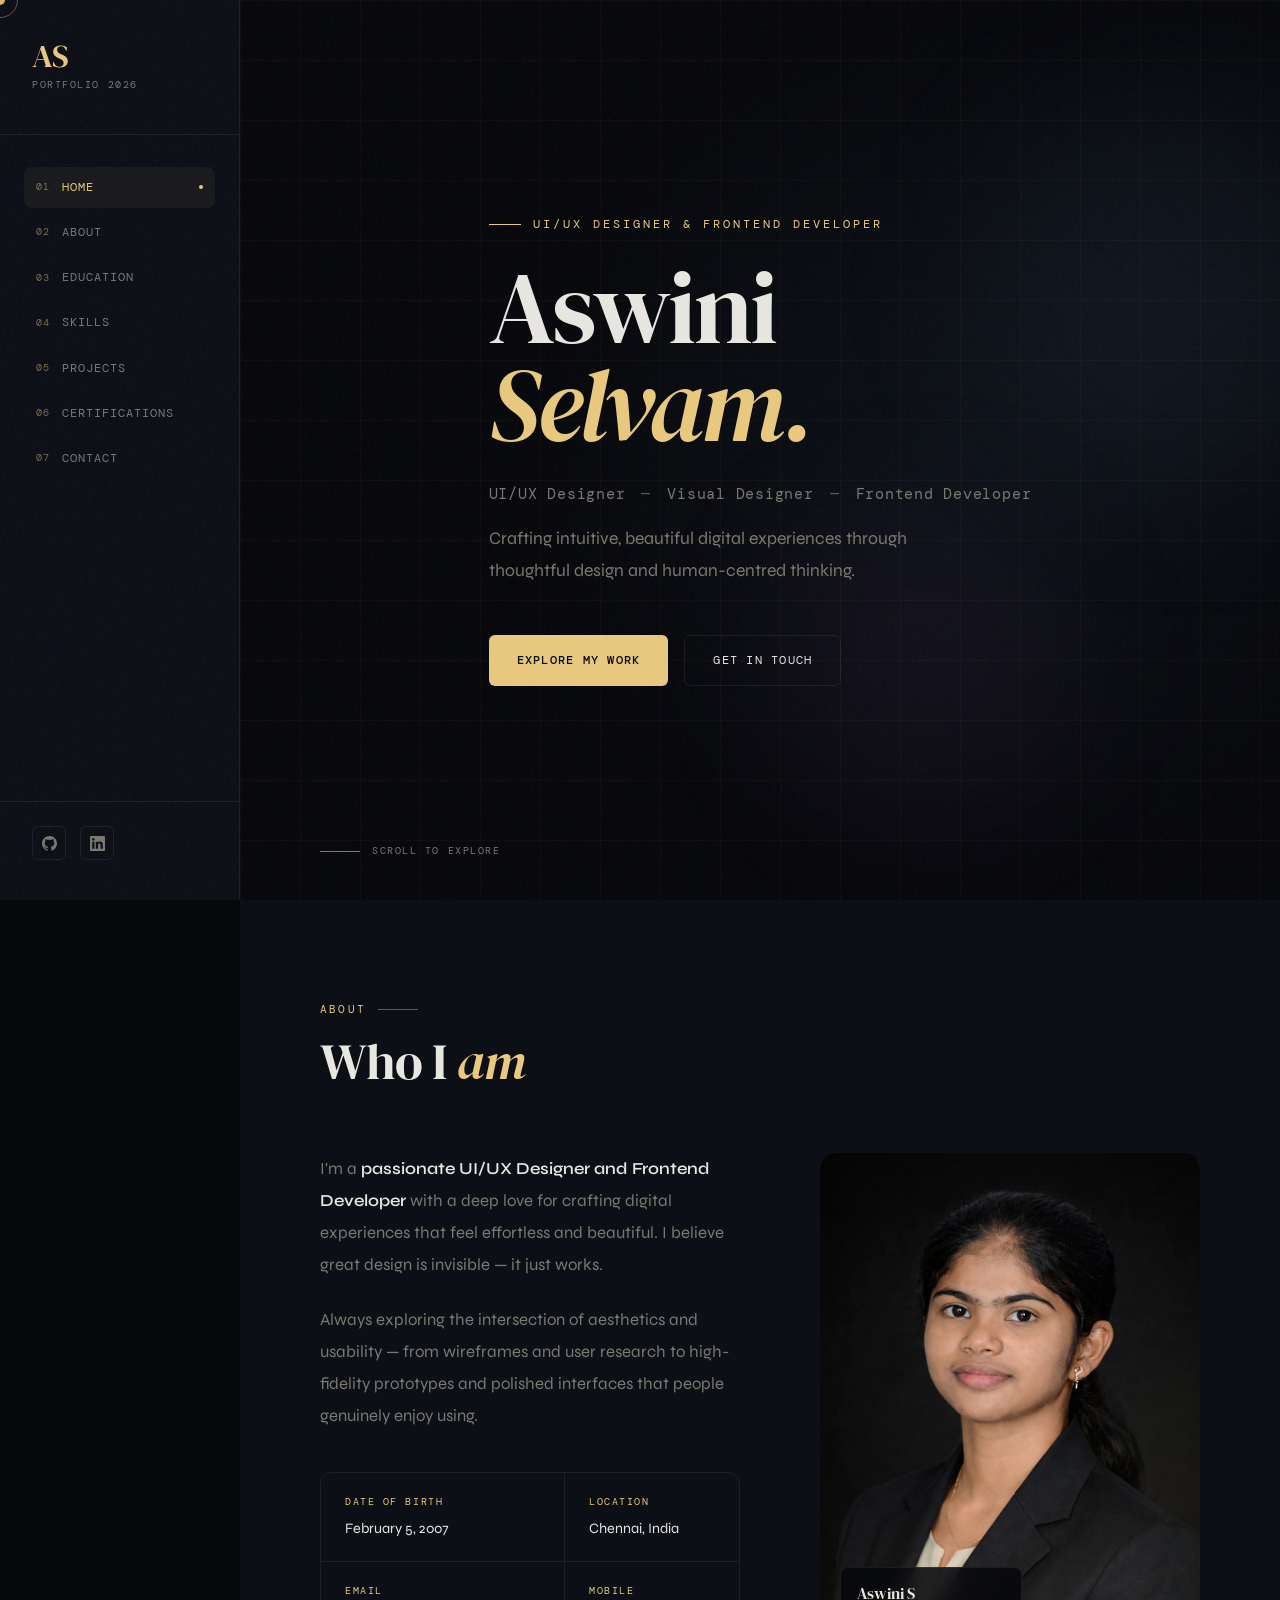
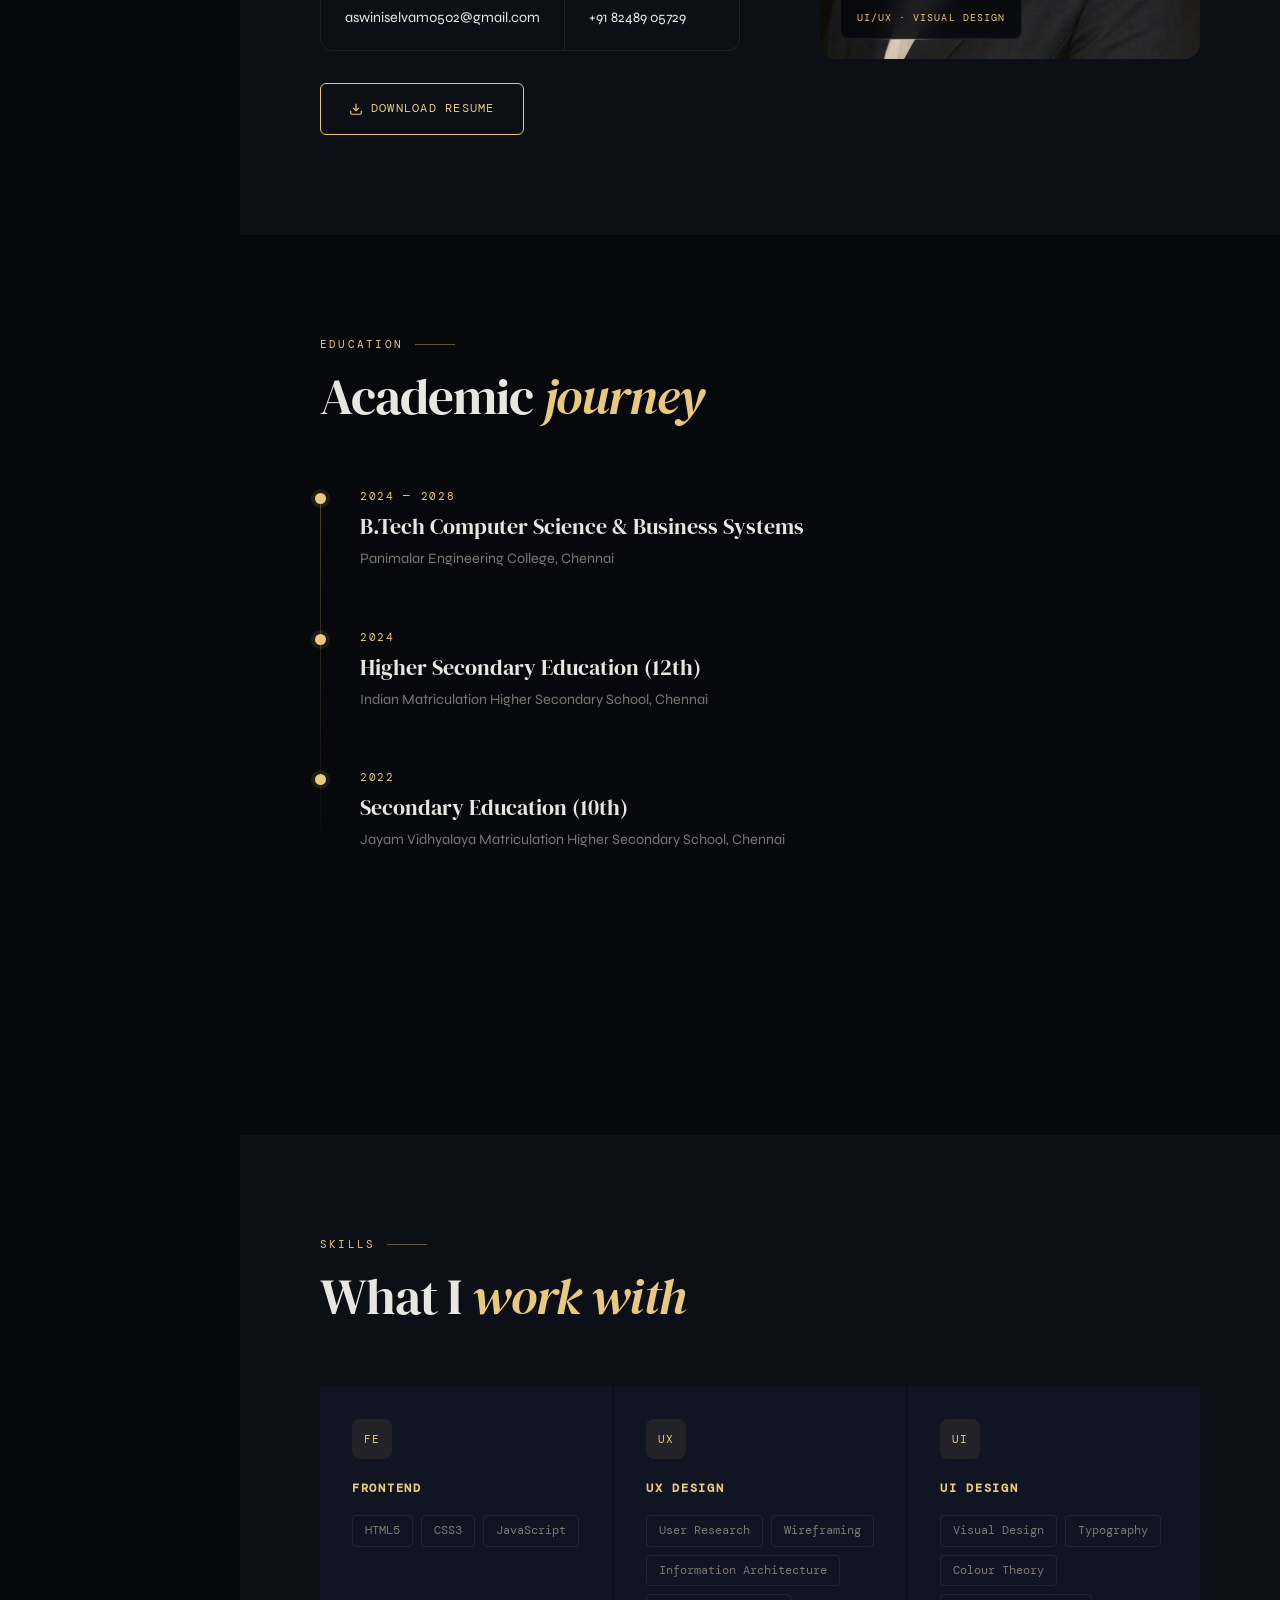
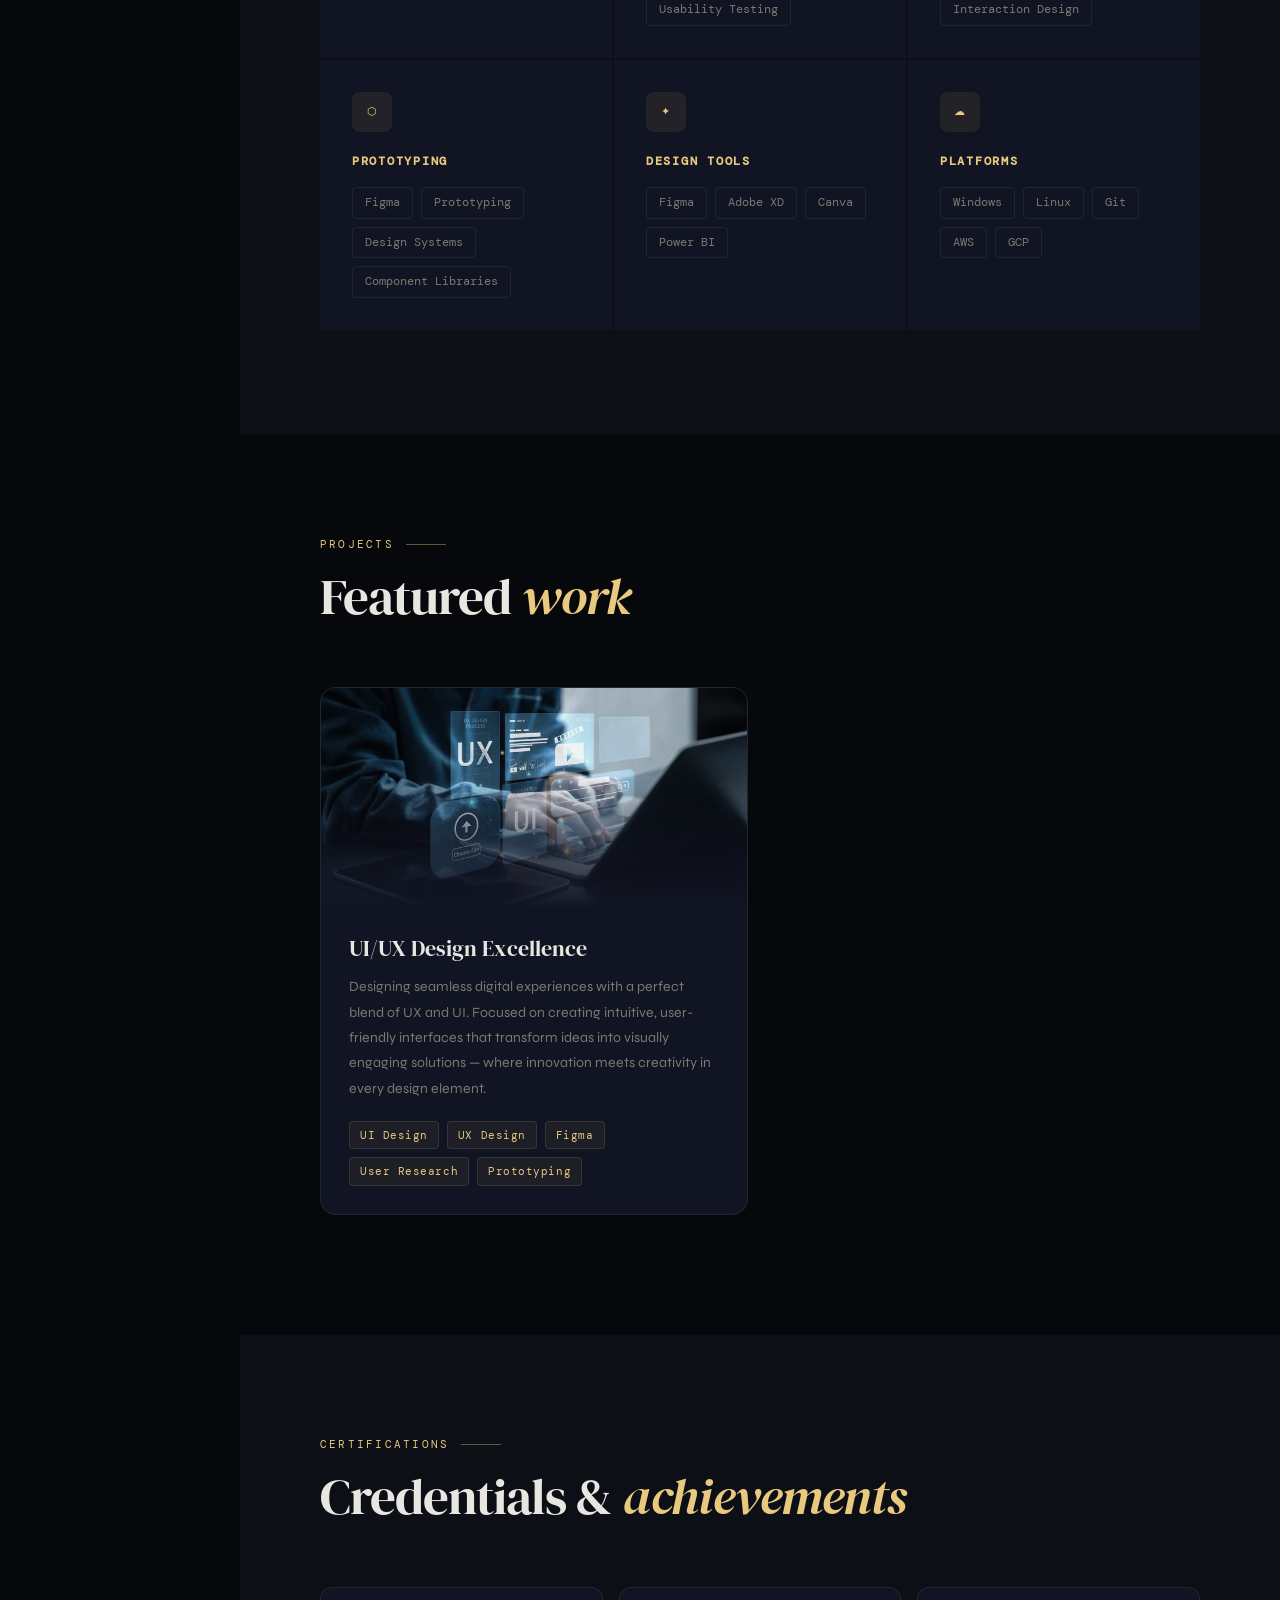
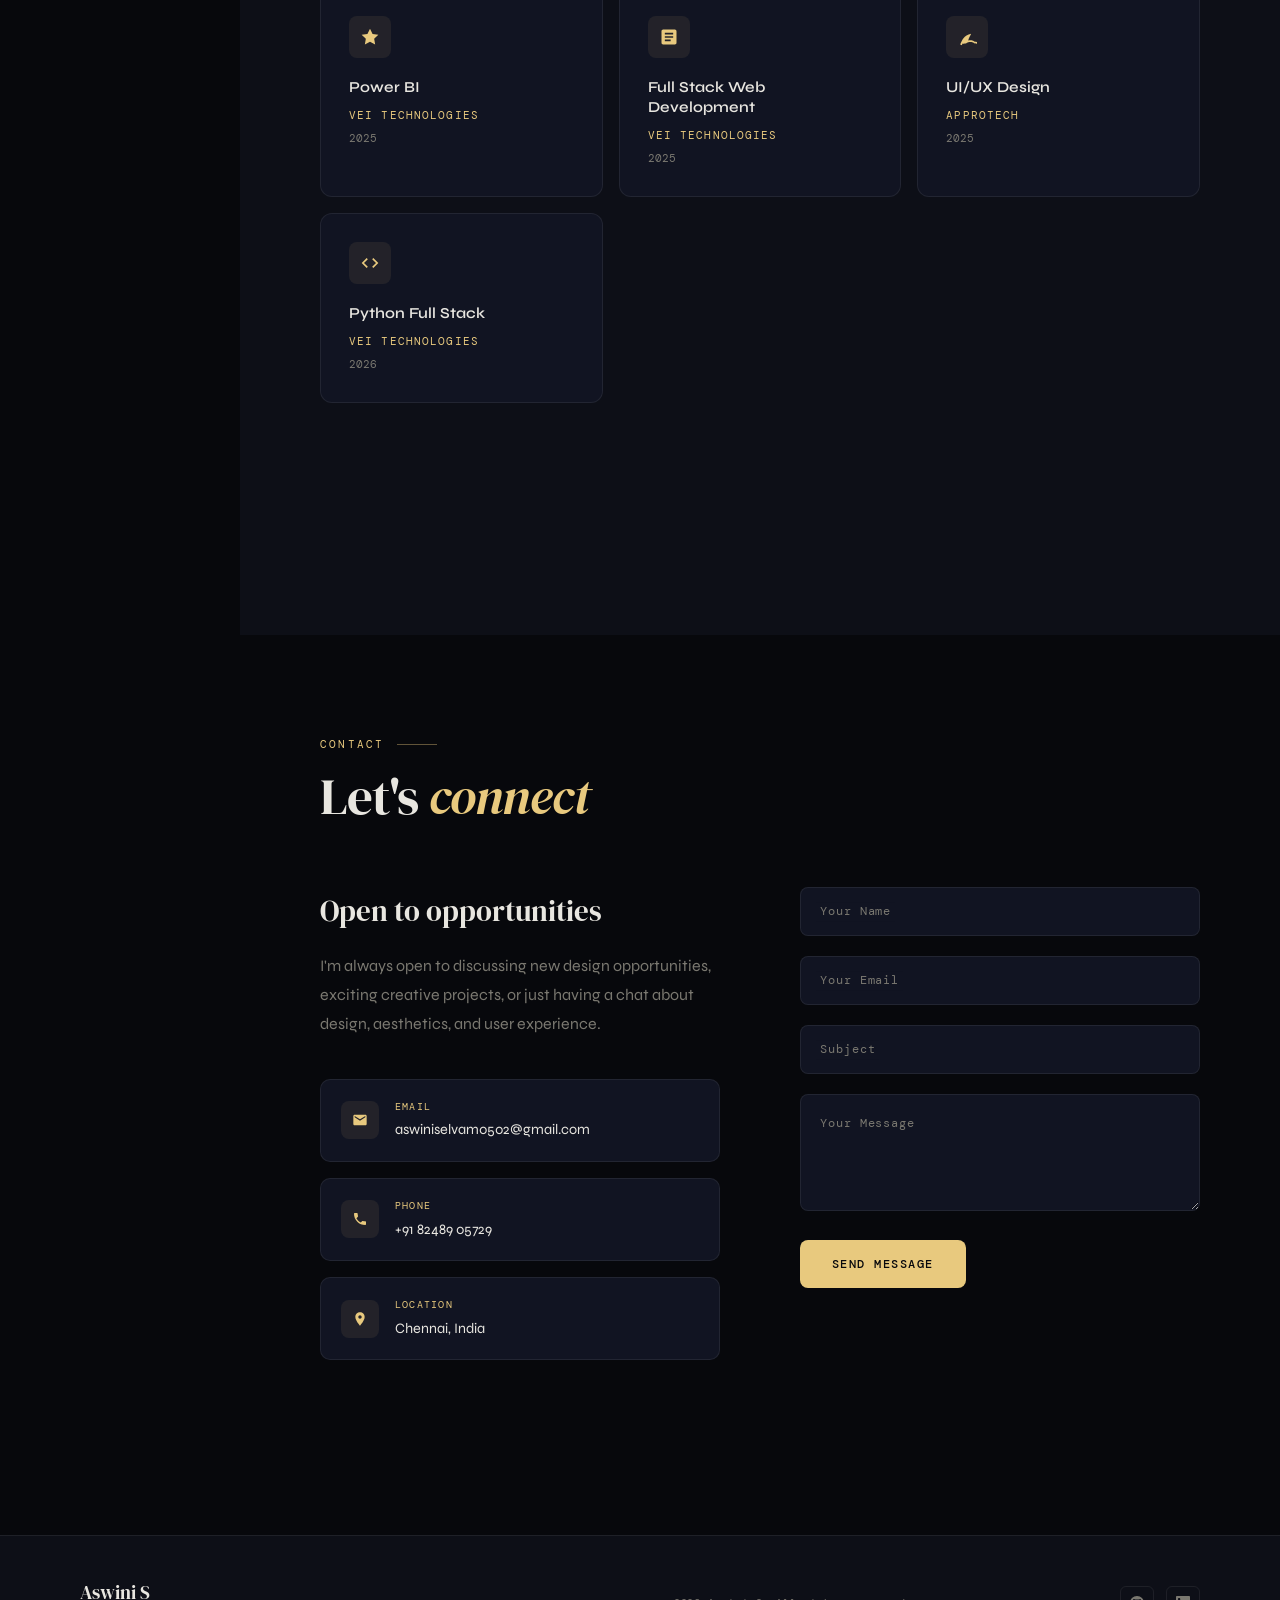
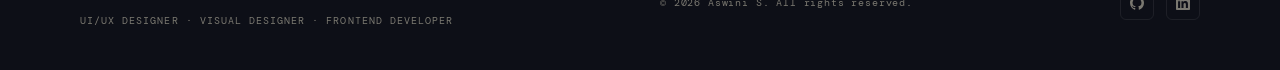
==== index.html @ 1c45fd1a "first commit" ====
<!DOCTYPE html>
<html lang="en">

<head>
  <meta charset="UTF-8">
  <meta name="viewport" content="width=device-width, initial-scale=1.0">

  <title>Aswini S – UI/UX Designer & Frontend Developer | Chennai</title>
  <meta name="description" content="Aswini S is a UI/UX Designer and Frontend Developer from Chennai, India, specializing in user research, intuitive interfaces, and visually engaging digital experiences.">
  <meta name="author" content="Aswini S">
  <meta name="robots" content="index, follow">
  <link rel="canonical" href="https://aswinis.dev">

  <meta property="og:title" content="Aswini S – UI/UX Designer & Frontend Developer">
  <meta property="og:description" content="Portfolio of Aswini S showcasing UI/UX design work, user research, prototypes, and visually engaging digital experiences.">
  <meta property="og:type" content="website">
  <meta property="og:url" content="https://aswinis.dev">
  <meta property="og:image" content="Aswini.jpg">

  <meta name="twitter:card" content="summary_large_image">
  <meta name="twitter:title" content="Aswini S – UI/UX Designer & Frontend Developer">
  <meta name="twitter:description" content="Explore the portfolio of Aswini S, a UI/UX Designer and Frontend Developer from Chennai, India.">
  <meta name="twitter:image" content="Aswini.jpg">

  <script type="application/ld+json">
  {
    "@context": "https://schema.org",
    "@type": "Person",
    "name": "Aswini S",
    "jobTitle": "UI/UX Designer & Frontend Developer",
    "url": "https://aswinis.dev",
    "image": "Aswini.jpg",
    "sameAs": [
      "https://github.com/aswiniselvam0502",
      "https://www.linkedin.com/in/aswini-selvam-9b54b5326"
    ]
  }
  </script>

  <link rel="preconnect" href="https://fonts.googleapis.com">
  <link rel="preconnect" href="https://fonts.gstatic.com" crossorigin>
  <link href="https://fonts.googleapis.com/css2?family=DM+Serif+Display:ital@0;1&family=Syne:wght@400;500;600;700;800&family=DM+Mono:wght@300;400;500&display=swap" rel="stylesheet">

  <style>
    /* ─── CSS Variables ─────────────────────────────────────────── */
    :root {
      --bg:        #07080c;
      --bg2:       #0d0f17;
      --surface:   #111422;
      --border:    rgba(255,255,255,0.07);
      --accent:    #e8c97e;
      --accent2:   #7eb8e8;
      --accent3:   #c97ee8;
      --text:      #e8e6e0;
      --muted:     #7a7870;
      --font-head: 'DM Serif Display', serif;
      --font-body: 'Syne', sans-serif;
      --font-mono: 'DM Mono', monospace;
      --nav-w:     240px;
      --ease:      cubic-bezier(0.16, 1, 0.3, 1);
    }

    /* ─── Reset ─────────────────────────────────────────────────── */
    *, *::before, *::after { box-sizing: border-box; margin: 0; padding: 0; }
    html { scroll-behavior: smooth; }
    body {
      background: var(--bg);
      color: var(--text);
      font-family: var(--font-body);
      font-size: 16px;
      line-height: 1.7;
      overflow-x: hidden;
    }
    a { color: inherit; text-decoration: none; }
    img { display: block; max-width: 100%; }

    /* ─── Grain Overlay ──────────────────────────────────────────── */
    body::before {
      content: '';
      position: fixed;
      inset: 0;
      background-image: url("data:image/svg+xml,%3Csvg viewBox='0 0 256 256' xmlns='http://www.w3.org/2000/svg'%3E%3Cfilter id='n'%3E%3CfeTurbulence type='fractalNoise' baseFrequency='0.9' numOctaves='4' stitchTiles='stitch'/%3E%3C/filter%3E%3Crect width='100%25' height='100%25' filter='url(%23n)' opacity='1'/%3E%3C/svg%3E");
      opacity: 0.025;
      pointer-events: none;
      z-index: 9999;
    }

    /* ─── Custom Cursor ──────────────────────────────────────────── */
    .cursor {
      width: 10px; height: 10px;
      background: var(--accent);
      border-radius: 50%;
      position: fixed;
      pointer-events: none;
      z-index: 10000;
      transform: translate(-50%, -50%);
      transition: transform 0.1s, width 0.3s var(--ease), height 0.3s var(--ease), background 0.3s;
      mix-blend-mode: difference;
    }
    .cursor-ring {
      width: 36px; height: 36px;
      border: 1px solid rgba(232,201,126,0.4);
      border-radius: 50%;
      position: fixed;
      pointer-events: none;
      z-index: 9999;
      transform: translate(-50%, -50%);
      transition: transform 0.18s var(--ease), width 0.4s var(--ease), height 0.4s var(--ease);
    }

    /* ─── Side Navigation ────────────────────────────────────────── */
    .main-nav {
      position: fixed;
      left: 0; top: 0;
      width: var(--nav-w);
      height: 100vh;
      background: var(--bg2);
      border-right: 1px solid var(--border);
      display: flex;
      flex-direction: column;
      padding: 40px 0;
      z-index: 100;
      transition: transform 0.5s var(--ease);
    }

    .nav-logo {
      padding: 0 32px 40px;
      border-bottom: 1px solid var(--border);
    }
    .nav-logo .logo-mark {
      font-family: var(--font-head);
      font-size: 2rem;
      color: var(--accent);
      letter-spacing: -0.02em;
      line-height: 1;
    }
    .nav-logo .logo-sub {
      font-family: var(--font-mono);
      font-size: 0.65rem;
      color: var(--muted);
      letter-spacing: 0.15em;
      text-transform: uppercase;
      margin-top: 4px;
    }

    .nav-menu {
      list-style: none;
      padding: 32px 0;
      flex: 1;
    }
    .nav-menu li { padding: 0 24px; margin-bottom: 4px; }
    .nav-link {
      display: flex;
      align-items: center;
      gap: 12px;
      padding: 10px 12px;
      border-radius: 8px;
      font-family: var(--font-mono);
      font-size: 0.78rem;
      letter-spacing: 0.08em;
      text-transform: uppercase;
      color: var(--muted);
      transition: all 0.25s;
      position: relative;
    }
    .nav-link::before {
      content: attr(data-num);
      font-size: 0.6rem;
      color: var(--accent);
      opacity: 0.5;
    }
    .nav-link:hover, .nav-link.active {
      color: var(--text);
      background: rgba(232,201,126,0.06);
    }
    .nav-link.active { color: var(--accent); }
    .nav-link.active::after {
      content: '';
      position: absolute;
      right: 12px; top: 50%;
      transform: translateY(-50%);
      width: 4px; height: 4px;
      background: var(--accent);
      border-radius: 50%;
    }

    .nav-social {
      padding: 24px 32px 0;
      border-top: 1px solid var(--border);
      display: flex;
      gap: 14px;
    }
    .nav-social a {
      width: 34px; height: 34px;
      display: flex; align-items: center; justify-content: center;
      border-radius: 6px;
      border: 1px solid var(--border);
      color: var(--muted);
      transition: all 0.25s;
    }
    .nav-social a:hover { color: var(--accent); border-color: var(--accent); }
    .nav-social svg { width: 15px; height: 15px; }

    /* Mobile nav button */
    .menu-btn {
      display: none;
      position: fixed;
      top: 20px; right: 20px;
      z-index: 200;
      background: var(--surface);
      border: 1px solid var(--border);
      border-radius: 8px;
      padding: 10px;
      cursor: pointer;
      flex-direction: column;
      gap: 5px;
    }
    .bar {
      display: block;
      width: 22px; height: 2px;
      background: var(--text);
      border-radius: 2px;
      transition: all 0.3s;
    }

    /* Mobile overlay */
    .mobile-menu {
      display: none;
      position: fixed;
      inset: 0;
      background: var(--bg);
      z-index: 150;
      align-items: center;
      justify-content: center;
    }
    .mobile-menu.open { display: flex; }
    .mobile-nav-links { list-style: none; text-align: center; }
    .mobile-nav-links li { margin: 16px 0; }
    .mobile-link {
      font-family: var(--font-head);
      font-size: 2.5rem;
      color: var(--muted);
      transition: color 0.25s;
    }
    .mobile-link:hover { color: var(--accent); }

    /* ─── Main Content ───────────────────────────────────────────── */
    .main-content {
      margin-left: var(--nav-w);
    }

    /* ─── Section Base ───────────────────────────────────────────── */
    .section {
      min-height: 100vh;
      padding: 100px 80px;
      position: relative;
      overflow: visible;
      display: flex;
      justify-content: center;
      align-items: flex-start;
    }

    .section-container {
      position: relative;
      z-index: 2;
      width: 100%;
      max-width: 1100px;
    }

    .section-label {
      font-family: var(--font-mono);
      font-size: 0.7rem;
      letter-spacing: 0.2em;
      text-transform: uppercase;
      color: var(--accent);
      margin-bottom: 16px;
      display: flex;
      align-items: center;
      gap: 12px;
    }
    .section-label::after {
      content: '';
      display: block;
      width: 40px; height: 1px;
      background: var(--accent);
      opacity: 0.4;
    }

    .section-title {
      font-family: var(--font-head);
      font-size: clamp(2.5rem, 4vw, 4rem);
      font-weight: 400;
      line-height: 1.05;
      letter-spacing: -0.02em;
      margin-bottom: 64px;
      color: var(--text);
    }
    .section-title em {
      font-style: italic;
      color: var(--accent);
    }

    /* ─── HOME ───────────────────────────────────────────────────── */
    .home-section {
      display: flex;
      align-items: center;
      padding: 0 80px;
      background: var(--bg);
      min-height: 100vh;
    }

    .home-bg-grid {
      position: absolute;
      inset: 0;
      background-image:
        linear-gradient(rgba(232,201,126,0.03) 1px, transparent 1px),
        linear-gradient(90deg, rgba(232,201,126,0.03) 1px, transparent 1px);
      background-size: 60px 60px;
    }
    .home-bg-radial {
      position: absolute;
      inset: 0;
      background: radial-gradient(ellipse 60% 70% at 70% 50%, rgba(126,184,232,0.05) 0%, transparent 70%);
    }

    .home-inner {
      position: relative;
      z-index: 2;
      max-width: 800px;
    }

    .home-eyebrow {
      font-family: var(--font-mono);
      font-size: 0.75rem;
      letter-spacing: 0.25em;
      text-transform: uppercase;
      color: var(--accent);
      margin-bottom: 24px;
      display: flex;
      align-items: center;
      gap: 12px;
    }
    .home-eyebrow::before {
      content: '';
      width: 32px; height: 1px;
      background: var(--accent);
    }

    .home-name {
      font-family: var(--font-head);
      font-size: clamp(4rem, 8vw, 8rem);
      font-weight: 400;
      line-height: 0.95;
      letter-spacing: -0.03em;
      color: var(--text);
      margin-bottom: 8px;
    }
    .home-name span {
      display: block;
      color: var(--accent);
      font-style: italic;
    }

    .home-roles {
      font-family: var(--font-mono);
      font-size: clamp(0.8rem, 1.2vw, 1rem);
      color: var(--muted);
      letter-spacing: 0.05em;
      margin: 28px 0 16px;
      display: flex;
      align-items: center;
      gap: 16px;
      flex-wrap: wrap;
    }
    .home-roles .role-sep { color: var(--accent); opacity: 0.4; }

    .home-tagline {
      font-size: 1.1rem;
      color: var(--muted);
      max-width: 500px;
      line-height: 1.8;
      margin-bottom: 48px;
    }

    .home-cta {
      display: flex;
      gap: 16px;
      flex-wrap: wrap;
    }
    .btn {
      display: inline-flex;
      align-items: center;
      gap: 8px;
      padding: 14px 28px;
      border-radius: 6px;
      font-family: var(--font-mono);
      font-size: 0.78rem;
      letter-spacing: 0.1em;
      text-transform: uppercase;
      transition: all 0.3s var(--ease);
      cursor: pointer;
      border: none;
    }
    .btn-primary {
      background: var(--accent);
      color: #07080c;
      font-weight: 500;
    }
    .btn-primary:hover {
      background: #f0d896;
      transform: translateY(-2px);
      box-shadow: 0 12px 32px rgba(232,201,126,0.25);
    }
    .btn-secondary {
      background: transparent;
      color: var(--text);
      border: 1px solid var(--border);
    }
    .btn-secondary:hover {
      border-color: var(--accent);
      color: var(--accent);
      transform: translateY(-2px);
    }

    .home-scroll-hint {
      position: absolute;
      bottom: 40px;
      left: 80px;
      display: flex;
      align-items: center;
      gap: 12px;
      font-family: var(--font-mono);
      font-size: 0.65rem;
      letter-spacing: 0.15em;
      text-transform: uppercase;
      color: var(--muted);
    }
    .scroll-line {
      width: 40px; height: 1px;
      background: var(--muted);
      animation: scrollLine 2s ease-in-out infinite;
    }
    @keyframes scrollLine {
      0%, 100% { width: 40px; opacity: 1; }
      50% { width: 20px; opacity: 0.4; }
    }

    /* Floating orbs */
    .orb {
      position: absolute;
      border-radius: 50%;
      filter: blur(80px);
      pointer-events: none;
      animation: drift 12s ease-in-out infinite;
    }
    .orb-1 {
      width: 400px; height: 400px;
      background: rgba(126,184,232,0.06);
      right: -100px; top: 10%;
      animation-delay: 0s;
    }
    .orb-2 {
      width: 300px; height: 300px;
      background: rgba(201,126,232,0.05);
      right: 20%; bottom: 10%;
      animation-delay: -4s;
    }
    @keyframes drift {
      0%, 100% { transform: translate(0, 0); }
      33% { transform: translate(-20px, 20px); }
      66% { transform: translate(20px, -20px); }
    }

    /* ─── ABOUT ──────────────────────────────────────────────────── */
    .about-section { background: var(--bg2); }

    .about-grid {
      display: grid;
      grid-template-columns: 1fr 380px;
      gap: 80px;
      align-items: start;
    }

    .about-text p {
      color: var(--muted);
      font-size: 1.05rem;
      line-height: 1.9;
      margin-bottom: 24px;
      max-width: 560px;
    }
    .about-text p strong { color: var(--text); font-weight: 600; }

    .about-details {
      display: grid;
      grid-template-columns: 1fr 1fr;
      gap: 0;
      margin-top: 40px;
      border: 1px solid var(--border);
      border-radius: 12px;
      overflow: hidden;
    }
    .detail-item {
      padding: 20px 24px;
      border-bottom: 1px solid var(--border);
    }
    .detail-item:nth-child(odd) { border-right: 1px solid var(--border); }
    .detail-item:nth-last-child(-n+2) { border-bottom: none; }
    .detail-label {
      font-family: var(--font-mono);
      font-size: 0.65rem;
      letter-spacing: 0.15em;
      text-transform: uppercase;
      color: var(--accent);
      margin-bottom: 6px;
    }
    .detail-value {
      font-size: 0.9rem;
      color: var(--text);
    }

    .resume-btn {
      display: inline-flex;
      align-items: center;
      gap: 8px;
      margin-top: 32px;
      padding: 14px 28px;
      background: transparent;
      border: 1px solid var(--accent);
      color: var(--accent);
      border-radius: 6px;
      font-family: var(--font-mono);
      font-size: 0.78rem;
      letter-spacing: 0.1em;
      text-transform: uppercase;
      transition: all 0.3s var(--ease);
    }
    .resume-btn:hover {
      background: var(--accent);
      color: var(--bg);
      transform: translateY(-2px);
      box-shadow: 0 8px 24px rgba(232,201,126,0.2);
    }
    .resume-btn svg { width: 14px; height: 14px; }

    /* Profile image */
    .about-image-wrap {
      position: sticky;
      top: 40px;
    }
    .profile-frame {
      position: relative;
      border-radius: 16px;
      overflow: hidden;
      aspect-ratio: 3/4;
    }
    .profile-frame img {
      width: 100%;
      height: 100%;
      object-fit: cover;
      filter: grayscale(20%) contrast(1.05);
      transition: filter 0.5s;
    }
    .profile-frame:hover img { filter: grayscale(0%) contrast(1); }
    .profile-frame::after {
      content: '';
      position: absolute;
      inset: 0;
      background: linear-gradient(160deg, transparent 50%, rgba(232,201,126,0.08));
      pointer-events: none;
    }
    .profile-frame-border {
      position: absolute;
      inset: -1px;
      border-radius: 17px;
      border: 1px solid var(--border);
      pointer-events: none;
    }
    .profile-tag {
      position: absolute;
      bottom: 20px; left: 20px;
      background: rgba(7,8,12,0.85);
      backdrop-filter: blur(12px);
      border: 1px solid var(--border);
      border-radius: 8px;
      padding: 12px 16px;
      z-index: 2;
    }
    .profile-tag-name {
      font-family: var(--font-head);
      font-size: 1rem;
      color: var(--text);
    }
    .profile-tag-role {
      font-family: var(--font-mono);
      font-size: 0.65rem;
      color: var(--accent);
      letter-spacing: 0.1em;
      text-transform: uppercase;
      margin-top: 2px;
    }

    /* ─── Image placeholder styles ───────────────────────────────── */
    .img-placeholder {
      width: 100%;
      height: 100%;
      display: flex;
      flex-direction: column;
      align-items: center;
      justify-content: center;
      background: linear-gradient(135deg, #111422 0%, #0d0f17 100%);
      color: var(--muted);
      font-family: var(--font-mono);
      font-size: 0.72rem;
      letter-spacing: 0.1em;
      text-transform: uppercase;
      gap: 12px;
    }
    .img-placeholder svg {
      width: 48px; height: 48px;
      opacity: 0.3;
    }

    /* ─── EDUCATION ──────────────────────────────────────────────── */
    .education-section { background: var(--bg); }

    .timeline {
      position: relative;
      max-width: 720px;
    }
    .timeline::before {
      content: '';
      position: absolute;
      left: 0; top: 8px; bottom: 0;
      width: 1px;
      background: linear-gradient(to bottom, var(--accent), transparent);
      opacity: 0.3;
    }

    .timeline-item {
      padding-left: 40px;
      padding-bottom: 56px;
      position: relative;
    }
    .timeline-item:last-child { padding-bottom: 0; }

    .timeline-dot {
      position: absolute;
      left: -5px; top: 6px;
      width: 11px; height: 11px;
      border-radius: 50%;
      background: var(--accent);
      box-shadow: 0 0 0 4px rgba(232,201,126,0.1);
    }

    .timeline-year {
      font-family: var(--font-mono);
      font-size: 0.7rem;
      letter-spacing: 0.15em;
      color: var(--accent);
      text-transform: uppercase;
      margin-bottom: 8px;
    }
    .timeline-degree {
      font-family: var(--font-head);
      font-size: 1.4rem;
      font-weight: 400;
      color: var(--text);
      line-height: 1.2;
      margin-bottom: 6px;
    }
    .timeline-school {
      font-size: 0.9rem;
      color: var(--muted);
    }

    /* ─── SKILLS ─────────────────────────────────────────────────── */
    .skills-section { background: var(--bg2); }

    .skills-layout {
      display: grid;
      grid-template-columns: repeat(3, 1fr);
      gap: 2px;
    }

    .skill-block {
      background: var(--surface);
      padding: 32px;
      transition: background 0.3s;
      position: relative;
      overflow: hidden;
    }
    .skill-block::before {
      content: '';
      position: absolute;
      top: 0; left: 0;
      width: 100%; height: 2px;
      background: linear-gradient(90deg, var(--accent), transparent);
      opacity: 0;
      transition: opacity 0.3s;
    }
    .skill-block:hover { background: #161926; }
    .skill-block:hover::before { opacity: 1; }

    .skill-block-icon {
      width: 40px; height: 40px;
      border-radius: 8px;
      background: rgba(232,201,126,0.08);
      display: flex; align-items: center; justify-content: center;
      margin-bottom: 20px;
      font-family: var(--font-mono);
      font-size: 0.7rem;
      color: var(--accent);
      letter-spacing: 0.05em;
    }
    .skill-block h3 {
      font-family: var(--font-mono);
      font-size: 0.72rem;
      letter-spacing: 0.15em;
      text-transform: uppercase;
      color: var(--accent);
      margin-bottom: 16px;
    }
    .skill-tags {
      display: flex;
      flex-wrap: wrap;
      gap: 8px;
    }
    .skill-tag {
      padding: 5px 12px;
      border-radius: 4px;
      border: 1px solid var(--border);
      font-family: var(--font-mono);
      font-size: 0.72rem;
      color: var(--muted);
      transition: all 0.2s;
    }
    .skill-tag:hover {
      border-color: rgba(232,201,126,0.3);
      color: var(--text);
      background: rgba(232,201,126,0.04);
    }

    /* ─── PROJECTS ───────────────────────────────────────────────── */
    .projects-section { background: var(--bg); }

    .projects-grid {
      display: grid;
      grid-template-columns: repeat(auto-fill, minmax(380px, 1fr));
      gap: 24px;
    }

    .project-card {
      background: var(--surface);
      border-radius: 16px;
      overflow: hidden;
      border: 1px solid var(--border);
      transition: transform 0.4s var(--ease), box-shadow 0.4s var(--ease), border-color 0.3s;
    }
    .project-card:hover {
      transform: translateY(-6px);
      box-shadow: 0 24px 60px rgba(0,0,0,0.5);
      border-color: rgba(232,201,126,0.2);
    }

    .project-img-wrap {
      height: 220px;
      overflow: hidden;
      position: relative;
      background: var(--bg2);
    }
    .project-img-wrap img {
      width: 100%; height: 100%;
      object-fit: cover;
      transition: transform 0.6s var(--ease), filter 0.4s;
      filter: grayscale(30%);
    }
    .project-card:hover .project-img-wrap img {
      transform: scale(1.05);
      filter: grayscale(0%);
    }
    .project-img-overlay {
      position: absolute;
      inset: 0;
      background: linear-gradient(to top, var(--surface), transparent 60%);
    }

    .project-body {
      padding: 28px;
    }
    .project-body h3 {
      font-family: var(--font-head);
      font-size: 1.35rem;
      font-weight: 400;
      color: var(--text);
      margin-bottom: 12px;
      line-height: 1.2;
    }
    .project-body p {
      font-size: 0.88rem;
      color: var(--muted);
      line-height: 1.8;
      margin-bottom: 20px;
    }
    .project-techs {
      display: flex;
      flex-wrap: wrap;
      gap: 8px;
    }
    .project-tech-tag {
      padding: 4px 10px;
      border-radius: 4px;
      background: rgba(232,201,126,0.06);
      border: 1px solid rgba(232,201,126,0.12);
      font-family: var(--font-mono);
      font-size: 0.68rem;
      color: var(--accent);
      letter-spacing: 0.05em;
    }

    /* ─── CERTIFICATIONS ─────────────────────────────────────────── */
    .certifications-section { background: var(--bg2); }

    .certs-grid {
      display: grid;
      grid-template-columns: repeat(auto-fill, minmax(260px, 1fr));
      gap: 16px;
    }

    .cert-card {
      background: var(--surface);
      border-radius: 12px;
      padding: 28px;
      border: 1px solid var(--border);
      transition: all 0.3s var(--ease);
      position: relative;
      overflow: hidden;
    }
    .cert-card::after {
      content: '';
      position: absolute;
      bottom: 0; left: 0; right: 0;
      height: 2px;
      background: linear-gradient(90deg, var(--accent), var(--accent2));
      transform: scaleX(0);
      transform-origin: left;
      transition: transform 0.4s var(--ease);
    }
    .cert-card:hover {
      border-color: rgba(232,201,126,0.15);
      transform: translateY(-4px);
      box-shadow: 0 16px 40px rgba(0,0,0,0.3);
    }
    .cert-card:hover::after { transform: scaleX(1); }

    .cert-badge {
      width: 42px; height: 42px;
      border-radius: 8px;
      background: rgba(232,201,126,0.08);
      display: flex; align-items: center; justify-content: center;
      margin-bottom: 20px;
      color: var(--accent);
    }
    .cert-badge svg { width: 20px; height: 20px; }
    .cert-card h3 {
      font-family: var(--font-body);
      font-size: 0.95rem;
      font-weight: 600;
      color: var(--text);
      margin-bottom: 8px;
      line-height: 1.3;
    }
    .cert-issuer {
      font-family: var(--font-mono);
      font-size: 0.7rem;
      color: var(--accent);
      letter-spacing: 0.1em;
      text-transform: uppercase;
    }
    .cert-year {
      font-family: var(--font-mono);
      font-size: 0.7rem;
      color: var(--muted);
      margin-top: 4px;
    }

    /* ─── CONTACT ────────────────────────────────────────────────── */
    .contact-section { background: var(--bg); }

    .contact-layout {
      display: grid;
      grid-template-columns: 1fr 1fr;
      gap: 80px;
      align-items: start;
    }

    .contact-intro h3 {
      font-family: var(--font-head);
      font-size: 1.8rem;
      font-weight: 400;
      color: var(--text);
      margin-bottom: 16px;
    }
    .contact-intro p {
      color: var(--muted);
      line-height: 1.8;
      margin-bottom: 40px;
    }

    .contact-items { display: flex; flex-direction: column; gap: 16px; }
    .contact-item {
      display: flex;
      align-items: center;
      gap: 16px;
      padding: 18px 20px;
      background: var(--surface);
      border: 1px solid var(--border);
      border-radius: 10px;
      transition: border-color 0.25s, transform 0.25s;
    }
    .contact-item:hover {
      border-color: rgba(232,201,126,0.2);
      transform: translateX(4px);
    }
    .contact-item-icon {
      width: 38px; height: 38px; flex-shrink: 0;
      border-radius: 8px;
      background: rgba(232,201,126,0.08);
      display: flex; align-items: center; justify-content: center;
      color: var(--accent);
    }
    .contact-item-icon svg { width: 16px; height: 16px; }
    .contact-item-label {
      font-family: var(--font-mono);
      font-size: 0.65rem;
      letter-spacing: 0.12em;
      text-transform: uppercase;
      color: var(--accent);
      margin-bottom: 3px;
    }
    .contact-item-value { font-size: 0.9rem; color: var(--text); }

    /* Contact Form */
    .contact-form { display: flex; flex-direction: column; gap: 20px; }

    .form-field { position: relative; }
    .form-field input,
    .form-field textarea {
      width: 100%;
      background: var(--surface);
      border: 1px solid var(--border);
      border-radius: 8px;
      padding: 16px 16px 14px;
      color: var(--text);
      font-family: var(--font-body);
      font-size: 0.9rem;
      outline: none;
      transition: border-color 0.25s;
      resize: vertical;
    }
    .form-field input:focus,
    .form-field textarea:focus {
      border-color: rgba(232,201,126,0.4);
    }
    .form-field label {
      position: absolute;
      left: 16px; top: 50%;
      transform: translateY(-50%);
      font-family: var(--font-mono);
      font-size: 0.72rem;
      letter-spacing: 0.08em;
      color: var(--muted);
      pointer-events: none;
      transition: all 0.25s;
      background: var(--surface);
      padding: 0 4px;
    }
    .form-field textarea ~ label { top: 20px; transform: none; }
    .form-field input:focus ~ label,
    .form-field input:not(:placeholder-shown) ~ label,
    .form-field textarea:focus ~ label,
    .form-field textarea:not(:placeholder-shown) ~ label {
      top: 0; transform: translateY(-50%);
      font-size: 0.62rem;
      color: var(--accent);
    }
    .form-field input::placeholder,
    .form-field textarea::placeholder { color: transparent; }

    .submit-btn {
      padding: 16px 32px;
      background: var(--accent);
      color: var(--bg);
      border: none;
      border-radius: 8px;
      font-family: var(--font-mono);
      font-size: 0.78rem;
      letter-spacing: 0.12em;
      text-transform: uppercase;
      font-weight: 500;
      cursor: pointer;
      transition: all 0.3s var(--ease);
      align-self: flex-start;
    }
    .submit-btn:hover {
      background: #f0d896;
      transform: translateY(-2px);
      box-shadow: 0 8px 24px rgba(232,201,126,0.25);
    }

    /* ─── FOOTER ─────────────────────────────────────────────────── */
    .footer {
      margin-left: 0;
      background: var(--bg2);
      border-top: 1px solid var(--border);
      padding: 40px 80px;
      display: flex;
      align-items: center;
      justify-content: space-between;
      gap: 24px;
      flex-wrap: wrap;
    }
    .footer-name {
      font-family: var(--font-head);
      font-size: 1.2rem;
      color: var(--text);
    }
    .footer-role {
      font-family: var(--font-mono);
      font-size: 0.65rem;
      color: var(--muted);
      letter-spacing: 0.1em;
      text-transform: uppercase;
      margin-top: 4px;
    }
    .footer-copy {
      font-family: var(--font-mono);
      font-size: 0.65rem;
      color: var(--muted);
      letter-spacing: 0.08em;
    }
    .footer-social { display: flex; gap: 12px; }
    .footer-social a {
      width: 34px; height: 34px;
      display: flex; align-items: center; justify-content: center;
      border-radius: 6px;
      border: 1px solid var(--border);
      color: var(--muted);
      transition: all 0.25s;
    }
    .footer-social a:hover { color: var(--accent); border-color: var(--accent); }
    .footer-social svg { width: 14px; height: 14px; }

    /* ─── Scroll Reveal ──────────────────────────────────────────── */
    .reveal {
      opacity: 1;
      transform: none;
    }
    .reveal.animate {
      opacity: 0;
      transform: translateY(24px);
      transition: opacity 0.65s var(--ease), transform 0.65s var(--ease);
    }
    .reveal.animate.visible {
      opacity: 1;
      transform: none;
    }
    @media (prefers-reduced-motion: reduce) {
      .reveal, .reveal.animate { opacity: 1; transform: none; }
    }

    /* ─── Responsive ─────────────────────────────────────────────── */

    /* Tablet */
    @media (max-width: 1100px) {
      .skills-layout { grid-template-columns: repeat(2, 1fr); }
      .about-grid { grid-template-columns: 1fr; }
      .about-image-wrap { display: none; }
      .about-text p { max-width: 100%; }
      .contact-layout { grid-template-columns: 1fr; gap: 48px; }
      .projects-grid { grid-template-columns: 1fr; }
      .certs-grid { grid-template-columns: repeat(2, 1fr); }
    }

    /* Mobile */
    @media (max-width: 900px) {
      :root { --nav-w: 0px; }
      .main-nav { transform: translateX(-100%); width: 260px; }
      .main-nav.open { transform: translateX(0); }
      .main-content { margin-left: 0; }
      .menu-btn { display: flex; }
      .section {
        padding: 72px 20px 60px;
        min-height: auto;
      }
      .home-section {
        padding: 72px 20px 80px;
        min-height: 100vh;
        align-items: center;
      }
      .home-name { font-size: clamp(3rem, 12vw, 5rem); }
      .home-tagline { font-size: 0.95rem; max-width: 100%; }
      .home-roles { font-size: 0.72rem; gap: 10px; }
      .home-cta { flex-direction: column; gap: 12px; width: 100%; }
      .btn { width: 100%; justify-content: center; }
      .home-scroll-hint { left: 20px; bottom: 24px; }
      .home-eyebrow { font-size: 0.65rem; }
      .section-title { font-size: clamp(1.8rem, 7vw, 2.8rem); margin-bottom: 40px; }
      .about-text p { font-size: 0.95rem; max-width: 100%; }
      .about-details { grid-template-columns: 1fr; }
      .detail-item { border-right: none !important; border-bottom: 1px solid var(--border) !important; }
      .detail-item:last-child { border-bottom: none !important; }
      .resume-btn { width: 100%; justify-content: center; }
      .skills-layout { grid-template-columns: 1fr; gap: 2px; }
      .skill-block { padding: 24px 20px; }
      .projects-grid { grid-template-columns: 1fr; }
      .project-img-wrap { height: 180px; }
      .certs-grid { grid-template-columns: 1fr; }
      .cert-card { padding: 20px; }
      .contact-layout { grid-template-columns: 1fr; gap: 36px; }
      .contact-intro p { margin-bottom: 24px; }
      .submit-btn { width: 100%; justify-content: center; }
      .footer {
        padding: 28px 20px;
        flex-direction: column;
        align-items: flex-start;
        gap: 16px;
      }
    }

    /* Small mobile */
    @media (max-width: 480px) {
      .home-name { font-size: clamp(2.6rem, 11vw, 3.5rem); }
      .section { padding: 64px 16px 52px; }
      .home-section { padding: 64px 16px 80px; }
      .skill-block { padding: 20px 16px; }
      .project-body { padding: 20px 16px; }
      .cert-card { padding: 18px 16px; }
      .contact-item { padding: 14px; }
      .home-cta .btn { padding: 13px 20px; font-size: 0.72rem; }
      .section-title { margin-bottom: 32px; }
      .footer { padding: 24px 16px; }
      .timeline-degree { font-size: 1.1rem; }
    }
  </style>
</head>

<body>
  <!-- Custom cursor -->
  <div class="cursor" id="cursor"></div>
  <div class="cursor-ring" id="cursorRing"></div>

  <!-- Navigation -->
  <nav class="main-nav" id="mainNav">
    <div class="nav-logo">
      <div class="logo-mark">AS</div>
      <div class="logo-sub">Portfolio 2026</div>
    </div>

    <ul class="nav-menu">
      <li><a href="#home"           class="nav-link active" data-section="home"           data-num="01">Home</a></li>
      <li><a href="#about"          class="nav-link"        data-section="about"          data-num="02">About</a></li>
      <li><a href="#education"      class="nav-link"        data-section="education"      data-num="03">Education</a></li>
      <li><a href="#skills"         class="nav-link"        data-section="skills"         data-num="04">Skills</a></li>
      <li><a href="#projects"       class="nav-link"        data-section="projects"       data-num="05">Projects</a></li>
      <li><a href="#certifications" class="nav-link"        data-section="certifications" data-num="06">Certifications</a></li>
      <li><a href="#contact"        class="nav-link"        data-section="contact"        data-num="07">Contact</a></li>
    </ul>

    <div class="nav-social">
      <a href="https://github.com/aswiniselvam0502" target="_blank" aria-label="GitHub">
        <svg viewBox="0 0 24 24" fill="currentColor"><path d="M12 0c-6.626 0-12 5.373-12 12 0 5.302 3.438 9.8 8.207 11.387.599.111.793-.261.793-.577v-2.234c-3.338.726-4.033-1.416-4.033-1.416-.546-1.387-1.333-1.756-1.333-1.756-1.089-.745.083-.729.083-.729 1.205.084 1.839 1.237 1.839 1.237 1.07 1.834 2.807 1.304 3.492.997.107-.775.418-1.305.762-1.604-2.665-.305-5.467-1.334-5.467-5.931 0-1.311.469-2.381 1.236-3.221-.124-.303-.535-1.524.117-3.176 0 0 1.008-.322 3.301 1.23.957-.266 1.983-.399 3.003-.404 1.02.005 2.047.138 3.006.404 2.291-1.552 3.297-1.23 3.297-1.23.653 1.653.242 2.874.118 3.176.77.84 1.235 1.911 1.235 3.221 0 4.609-2.807 5.624-5.479 5.921.43.372.823 1.102.823 2.222v3.293c0 .319.192.694.801.576 4.765-1.589 8.199-6.086 8.199-11.386 0-6.627-5.373-12-12-12z"/></svg>
      </a>
      <a href="https://www.linkedin.com/in/aswini-selvam-9b54b5326" target="_blank" aria-label="LinkedIn">
        <svg viewBox="0 0 24 24" fill="currentColor"><path d="M20.447 20.452h-3.554v-5.569c0-1.328-.027-3.037-1.852-3.037-1.853 0-2.136 1.445-2.136 2.939v5.667H9.351V9h3.414v1.561h.046c.477-.9 1.637-1.85 3.37-1.85 3.601 0 4.267 2.37 4.267 5.455v6.286zM5.337 7.433c-1.144 0-2.063-.926-2.063-2.065 0-1.138.92-2.063 2.063-2.063 1.14 0 2.064.925 2.064 2.063 0 1.139-.925 2.065-2.064 2.065zm1.782 13.019H3.555V9h3.564v11.452zM22.225 0H1.771C.792 0 0 .774 0 1.729v20.542C0 23.227.792 24 1.771 24h20.451C23.2 24 24 23.227 24 22.271V1.729C24 .774 23.2 0 22.222 0h.003z"/></svg>
      </a>
    </div>
  </nav>

  <!-- Mobile button -->
  <button class="menu-btn" id="menuBtn" aria-label="Toggle Menu">
    <span class="bar"></span>
    <span class="bar"></span>
    <span class="bar"></span>
  </button>

  <!-- Mobile overlay -->
  <div class="mobile-menu" id="mobileMenu">
    <ul class="mobile-nav-links">
      <li><a href="#home"           class="mobile-link" data-section="home">Home</a></li>
      <li><a href="#about"          class="mobile-link" data-section="about">About</a></li>
      <li><a href="#education"      class="mobile-link" data-section="education">Education</a></li>
      <li><a href="#skills"         class="mobile-link" data-section="skills">Skills</a></li>
      <li><a href="#projects"       class="mobile-link" data-section="projects">Projects</a></li>
      <li><a href="#certifications" class="mobile-link" data-section="certifications">Certifications</a></li>
      <li><a href="#contact"        class="mobile-link" data-section="contact">Contact</a></li>
    </ul>
  </div>

  <main class="main-content">

    <!-- ── HOME ── -->
    <section id="home" class="section home-section">
      <div class="home-bg-grid"></div>
      <div class="home-bg-radial"></div>
      <div class="orb orb-1"></div>
      <div class="orb orb-2"></div>

      <div class="home-inner">
        <div class="home-eyebrow">UI/UX Designer & Frontend Developer</div>
        <h1 class="home-name">
          Aswini
          <span>Selvam.</span>
        </h1>
        <div class="home-roles">
          <span>UI/UX Designer</span>
          <span class="role-sep">—</span>
          <span>Visual Designer</span>
          <span class="role-sep">—</span>
          <span>Frontend Developer</span>
        </div>
        <p class="home-tagline">Crafting intuitive, beautiful digital experiences through thoughtful design and human-centred thinking.</p>
        <div class="home-cta">
          <a href="#about" class="btn btn-primary">Explore My Work</a>
          <a href="#contact" class="btn btn-secondary">Get In Touch</a>
        </div>
      </div>

      <div class="home-scroll-hint">
        <div class="scroll-line"></div>
        Scroll to explore
      </div>
    </section>

    <!-- ── ABOUT ── -->
    <section id="about" class="section about-section">
      <div class="section-container">
        <div class="section-label reveal">About</div>
        <h2 class="section-title reveal">Who I <em>am</em></h2>

        <div class="about-grid">
          <div class="about-text reveal">
            <p>I'm a <strong>passionate UI/UX Designer and Frontend Developer</strong> with a deep love for crafting digital experiences that feel effortless and beautiful. I believe great design is invisible — it just works.</p>
            <p>Always exploring the intersection of aesthetics and usability — from wireframes and user research to high-fidelity prototypes and polished interfaces that people genuinely enjoy using.</p>

            <div class="about-details">
              <div class="detail-item">
                <div class="detail-label">Date of Birth</div>
                <div class="detail-value">February 5, 2007</div>
              </div>
              <div class="detail-item">
                <div class="detail-label">Location</div>
                <div class="detail-value">Chennai, India</div>
              </div>
              <div class="detail-item">
                <div class="detail-label">Email</div>
                <div class="detail-value"><a href="mailto:aswiniselvam0502@gmail.com">aswiniselvam0502@gmail.com</a></div>
              </div>
              <div class="detail-item">
                <div class="detail-label">Mobile</div>
                <div class="detail-value">+91 82489 05729</div>
              </div>
            </div>

            <a href="AswiniS_resume.pdf" class="resume-btn" download="Aswini_Resume.pdf">
              <svg viewBox="0 0 24 24" fill="none" stroke="currentColor" stroke-width="2"><path d="M21 15v4a2 2 0 0 1-2 2H5a2 2 0 0 1-2-2v-4"/><polyline points="7 10 12 15 17 10"/><line x1="12" y1="15" x2="12" y2="3"/></svg>
              Download Resume
            </a>
          </div>

          <div class="about-image-wrap reveal">
            <div class="profile-frame">
              <!--
                FIX: The image src uses the correct filename "Aswini.jpg".
                Make sure Aswini.jpg is in the SAME folder as index.html.
                The onerror shows a styled SVG placeholder if the file is missing.
              -->
              <img
                src="Aswini.jpg"
                alt="Aswini S – Profile Picture"
                loading="lazy"
                onerror="this.onerror=null; this.style.display='none'; this.parentElement.querySelector('.profile-fallback').style.display='flex';"
              >
              <!-- Fallback shown if Aswini.jpg is not found -->
              <div class="profile-fallback" style="display:none; width:100%; height:100%; align-items:center; justify-content:center; flex-direction:column; gap:16px; background: linear-gradient(135deg, #111422 0%, #0d1020 100%);">
                <svg width="64" height="64" viewBox="0 0 24 24" fill="none" stroke="#e8c97e" stroke-width="1" opacity="0.4">
                  <path d="M20 21v-2a4 4 0 0 0-4-4H8a4 4 0 0 0-4 4v2"/>
                  <circle cx="12" cy="7" r="4"/>
                </svg>
                <span style="font-family:'DM Mono',monospace; font-size:0.65rem; letter-spacing:0.15em; text-transform:uppercase; color:#7a7870;">Place Aswini.jpg here</span>
              </div>
              <div class="profile-frame-border"></div>
              <div class="profile-tag">
                <div class="profile-tag-name">Aswini S</div>
                <div class="profile-tag-role">UI/UX · Visual Design</div>
              </div>
            </div>
          </div>
        </div>
      </div>
    </section>

    <!-- ── EDUCATION ── -->
    <section id="education" class="section education-section">
      <div class="section-container">
        <div class="section-label reveal">Education</div>
        <h2 class="section-title reveal">Academic <em>journey</em></h2>

        <div class="timeline">
          <div class="timeline-item reveal">
            <div class="timeline-dot"></div>
            <div class="timeline-year">2024 — 2028</div>
            <div class="timeline-degree">B.Tech Computer Science &amp; Business Systems</div>
            <div class="timeline-school">Panimalar Engineering College, Chennai</div>
          </div>
          <div class="timeline-item reveal">
            <div class="timeline-dot"></div>
            <div class="timeline-year">2024</div>
            <div class="timeline-degree">Higher Secondary Education (12th)</div>
            <div class="timeline-school">Indian Matriculation Higher Secondary School, Chennai</div>
          </div>
          <div class="timeline-item reveal">
            <div class="timeline-dot"></div>
            <div class="timeline-year">2022</div>
            <div class="timeline-degree">Secondary Education (10th)</div>
            <div class="timeline-school">Jayam Vidhyalaya Matriculation Higher Secondary School, Chennai</div>
          </div>
        </div>
      </div>
    </section>

    <!-- ── SKILLS ── -->
    <section id="skills" class="section skills-section">
      <div class="section-container">
        <div class="section-label reveal">Skills</div>
        <h2 class="section-title reveal">What I <em>work with</em></h2>

        <div class="skills-layout">
          <div class="skill-block reveal">
            <div class="skill-block-icon">FE</div>
            <h3>Frontend</h3>
            <div class="skill-tags">
              <span class="skill-tag">HTML5</span>
              <span class="skill-tag">CSS3</span>
              <span class="skill-tag">JavaScript</span>
            </div>
          </div>
          <div class="skill-block reveal">
            <div class="skill-block-icon">UX</div>
            <h3>UX Design</h3>
            <div class="skill-tags">
              <span class="skill-tag">User Research</span>
              <span class="skill-tag">Wireframing</span>
              <span class="skill-tag">Information Architecture</span>
              <span class="skill-tag">Usability Testing</span>
            </div>
          </div>
          <div class="skill-block reveal">
            <div class="skill-block-icon">UI</div>
            <h3>UI Design</h3>
            <div class="skill-tags">
              <span class="skill-tag">Visual Design</span>
              <span class="skill-tag">Typography</span>
              <span class="skill-tag">Colour Theory</span>
              <span class="skill-tag">Interaction Design</span>
            </div>
          </div>
          <div class="skill-block reveal">
            <div class="skill-block-icon">⬡</div>
            <h3>Prototyping</h3>
            <div class="skill-tags">
              <span class="skill-tag">Figma</span>
              <span class="skill-tag">Prototyping</span>
              <span class="skill-tag">Design Systems</span>
              <span class="skill-tag">Component Libraries</span>
            </div>
          </div>
          <div class="skill-block reveal">
            <div class="skill-block-icon">✦</div>
            <h3>Design Tools</h3>
            <div class="skill-tags">
              <span class="skill-tag">Figma</span>
              <span class="skill-tag">Adobe XD</span>
              <span class="skill-tag">Canva</span>
              <span class="skill-tag">Power BI</span>
            </div>
          </div>
          <div class="skill-block reveal">
            <div class="skill-block-icon">☁</div>
            <h3>Platforms</h3>
            <div class="skill-tags">
              <span class="skill-tag">Windows</span>
              <span class="skill-tag">Linux</span>
              <span class="skill-tag">Git</span>
              <span class="skill-tag">AWS</span>
              <span class="skill-tag">GCP</span>
            </div>
          </div>
        </div>
      </div>
    </section>

    <!-- ── PROJECTS ── -->
    <section id="projects" class="section projects-section">
      <div class="section-container">
        <div class="section-label reveal">Projects</div>
        <h2 class="section-title reveal">Featured <em>work</em></h2>

        <div class="projects-grid">
          <div class="project-card reveal">
            <div class="project-img-wrap">
              <!--
                FIX: The image src uses the correct filename "project.jpeg".
                Make sure project.jpeg is in the SAME folder as index.html.
                The onerror shows a styled gradient fallback if the file is missing.
              -->
              <img
                src="project.jpeg"
                alt="UI/UX Design Project"
                loading="lazy"
                onerror="this.onerror=null; this.style.display='none'; this.parentElement.querySelector('.project-fallback').style.display='flex';"
              >
              <!-- Fallback shown if project.jpeg is not found -->
              <div class="project-fallback" style="display:none; width:100%; height:100%; align-items:center; justify-content:center; flex-direction:column; gap:12px; background: linear-gradient(135deg, #0d0f17 0%, #111422 50%, #0d1428 100%);">
                <svg width="48" height="48" viewBox="0 0 24 24" fill="none" stroke="#e8c97e" stroke-width="1" opacity="0.35">
                  <rect x="3" y="3" width="18" height="18" rx="2" ry="2"/>
                  <circle cx="8.5" cy="8.5" r="1.5"/>
                  <polyline points="21 15 16 10 5 21"/>
                </svg>
                <span style="font-family:'DM Mono',monospace; font-size:0.65rem; letter-spacing:0.15em; text-transform:uppercase; color:#7a7870;">Place project.jpeg here</span>
              </div>
              <div class="project-img-overlay"></div>
            </div>
            <div class="project-body">
              <h3>UI/UX Design Excellence</h3>
              <p>Designing seamless digital experiences with a perfect blend of UX and UI. Focused on creating intuitive, user-friendly interfaces that transform ideas into visually engaging solutions — where innovation meets creativity in every design element.</p>
              <div class="project-techs">
                <span class="project-tech-tag">UI Design</span>
                <span class="project-tech-tag">UX Design</span>
                <span class="project-tech-tag">Figma</span>
                <span class="project-tech-tag">User Research</span>
                <span class="project-tech-tag">Prototyping</span>
              </div>
            </div>
          </div>
        </div>
      </div>
    </section>

    <!-- ── CERTIFICATIONS ── -->
    <section id="certifications" class="section certifications-section">
      <div class="section-container">
        <div class="section-label reveal">Certifications</div>
        <h2 class="section-title reveal">Credentials &amp; <em>achievements</em></h2>

        <div class="certs-grid">
          <div class="cert-card reveal">
            <div class="cert-badge">
              <svg viewBox="0 0 24 24" fill="currentColor"><path d="M12 2l3.09 6.26L22 9.27l-5 4.87 1.18 6.88L12 17.77l-6.18 3.25L7 14.14 2 9.27l6.91-1.01L12 2z"/></svg>
            </div>
            <h3>Power BI</h3>
            <div class="cert-issuer">VEI Technologies</div>
            <div class="cert-year">2025</div>
          </div>
          <div class="cert-card reveal">
            <div class="cert-badge">
              <svg viewBox="0 0 24 24" fill="currentColor"><path d="M19 3H5c-1.1 0-2 .9-2 2v14c0 1.1.9 2 2 2h14c1.1 0 2-.9 2-2V5c0-1.1-.9-2-2-2zm-5 14H7v-2h7v2zm3-4H7v-2h10v2zm0-4H7V7h10v2z"/></svg>
            </div>
            <h3>Full Stack Web Development</h3>
            <div class="cert-issuer">VEI Technologies</div>
            <div class="cert-year">2025</div>
          </div>
          <div class="cert-card reveal">
            <div class="cert-badge">
              <svg viewBox="0 0 24 24" fill="currentColor"><path d="M17 8C8 10 5.9 16.17 3.82 21L5.71 22l1-2.3A4.49 4.49 0 0 0 8 20c4 0 4-2 8-2s4 2 8 2v-2c-4 0-4-2-8-2-1.13 0-1.9.16-2.53.33C14.28 12.06 16 10.46 17 8z"/></svg>
            </div>
            <h3>UI/UX Design</h3>
            <div class="cert-issuer">APPROTECH</div>
            <div class="cert-year">2025</div>
          </div>
          <div class="cert-card reveal">
            <div class="cert-badge">
              <svg viewBox="0 0 24 24" fill="currentColor"><path d="M9.4 16.6L4.8 12l4.6-4.6L8 6l-6 6 6 6 1.4-1.4zm5.2 0l4.6-4.6-4.6-4.6L16 6l6 6-6 6-1.4-1.4z"/></svg>
            </div>
            <h3>Python Full Stack</h3>
            <div class="cert-issuer">VEI Technologies</div>
            <div class="cert-year">2026</div>
          </div>
        </div>
      </div>
    </section>

    <!-- ── CONTACT ── -->
    <section id="contact" class="section contact-section">
      <div class="section-container">
        <div class="section-label reveal">Contact</div>
        <h2 class="section-title reveal">Let's <em>connect</em></h2>

        <div class="contact-layout">
          <div class="contact-intro reveal">
            <h3>Open to opportunities</h3>
            <p>I'm always open to discussing new design opportunities, exciting creative projects, or just having a chat about design, aesthetics, and user experience.</p>

            <div class="contact-items">
              <div class="contact-item">
                <div class="contact-item-icon">
                  <svg viewBox="0 0 24 24" fill="currentColor"><path d="M20 4H4c-1.1 0-1.99.9-1.99 2L2 18c0 1.1.9 2 2 2h16c1.1 0 2-.9 2-2V6c0-1.1-.9-2-2-2zm0 4l-8 5-8-5V6l8 5 8-5v2z"/></svg>
                </div>
                <div>
                  <div class="contact-item-label">Email</div>
                  <div class="contact-item-value"><a href="mailto:aswiniselvam0502@gmail.com">aswiniselvam0502@gmail.com</a></div>
                </div>
              </div>
              <div class="contact-item">
                <div class="contact-item-icon">
                  <svg viewBox="0 0 24 24" fill="currentColor"><path d="M6.62 10.79c1.44 2.83 3.76 5.14 6.59 6.59l2.2-2.2c.27-.27.67-.36 1.02-.24 1.12.37 2.33.57 3.57.57.55 0 1 .45 1 1V20c0 .55-.45 1-1 1-9.39 0-17-7.61-17-17 0-.55.45-1 1-1h3.5c.55 0 1 .45 1 1 0 1.25.2 2.45.57 3.57.11.35.03.74-.25 1.02l-2.2 2.2z"/></svg>
                </div>
                <div>
                  <div class="contact-item-label">Phone</div>
                  <div class="contact-item-value">+91 82489 05729</div>
                </div>
              </div>
              <div class="contact-item">
                <div class="contact-item-icon">
                  <svg viewBox="0 0 24 24" fill="currentColor"><path d="M12 2C8.13 2 5 5.13 5 9c0 5.25 7 13 7 13s7-7.75 7-13c0-3.87-3.13-7-7-7zm0 9.5c-1.38 0-2.5-1.12-2.5-2.5s1.12-2.5 2.5-2.5 2.5 1.12 2.5 2.5-1.12 2.5-2.5 2.5z"/></svg>
                </div>
                <div>
                  <div class="contact-item-label">Location</div>
                  <div class="contact-item-value">Chennai, India</div>
                </div>
              </div>
            </div>
          </div>

          <form class="contact-form reveal" id="contact-form"
            action="https://formsubmit.co/aswiniselvam0502@gmail.com" method="POST">
            <div class="form-field">
              <input type="text" id="name" name="name" placeholder=" " required>
              <label for="name">Your Name</label>
            </div>
            <div class="form-field">
              <input type="email" id="email" name="email" placeholder=" " required>
              <label for="email">Your Email</label>
            </div>
            <div class="form-field">
              <input type="text" id="subject" name="subject" placeholder=" " required>
              <label for="subject">Subject</label>
            </div>
            <div class="form-field">
              <textarea id="message" name="message" rows="5" placeholder=" " required></textarea>
              <label for="message">Your Message</label>
            </div>
            <button type="submit" class="submit-btn">Send Message</button>
          </form>
        </div>
      </div>
    </section>

  </main>

  <!-- Footer -->
  <footer class="footer">
    <div>
      <div class="footer-name">Aswini S</div>
      <div class="footer-role">UI/UX Designer · Visual Designer · Frontend Developer</div>
    </div>
    <div class="footer-copy">&copy; 2026 Aswini S. All rights reserved.</div>
    <div class="footer-social">
      <a href="https://github.com/aswiniselvam0502" target="_blank" rel="noopener" aria-label="GitHub">
        <svg viewBox="0 0 24 24" fill="currentColor"><path d="M12 0c-6.626 0-12 5.373-12 12 0 5.302 3.438 9.8 8.207 11.387.599.111.793-.261.793-.577v-2.234c-3.338.726-4.033-1.416-4.033-1.416-.546-1.387-1.333-1.756-1.333-1.756-1.089-.745.083-.729.083-.729 1.205.084 1.839 1.237 1.839 1.237 1.07 1.834 2.807 1.304 3.492.997.107-.775.418-1.305.762-1.604-2.665-.305-5.467-1.334-5.467-5.931 0-1.311.469-2.381 1.236-3.221-.124-.303-.535-1.524.117-3.176 0 0 1.008-.322 3.301 1.23.957-.266 1.983-.399 3.003-.404 1.02.005 2.047.138 3.006.404 2.291-1.552 3.297-1.23 3.297-1.23.653 1.653.242 2.874.118 3.176.77.84 1.235 1.911 1.235 3.221 0 4.609-2.807 5.624-5.479 5.921.43.372.823 1.102.823 2.222v3.293c0 .319.192.694.801.576 4.765-1.589 8.199-6.086 8.199-11.386 0-6.627-5.373-12-12-12z"/></svg>
      </a>
      <a href="https://www.linkedin.com/in/aswini-selvam-9b54b5326" target="_blank" rel="noopener" aria-label="LinkedIn">
        <svg viewBox="0 0 24 24" fill="currentColor"><path d="M20.447 20.452h-3.554v-5.569c0-1.328-.027-3.037-1.852-3.037-1.853 0-2.136 1.445-2.136 2.939v5.667H9.351V9h3.414v1.561h.046c.477-.9 1.637-1.85 3.37-1.85 3.601 0 4.267 2.37 4.267 5.455v6.286zM5.337 7.433c-1.144 0-2.063-.926-2.063-2.065 0-1.138.92-2.063 2.063-2.063 1.14 0 2.064.925 2.064 2.063 0 1.139-.925 2.065-2.064 2.065zm1.782 13.019H3.555V9h3.564v11.452zM22.225 0H1.771C.792 0 0 .774 0 1.729v20.542C0 23.227.792 24 1.771 24h20.451C23.2 24 24 23.227 24 22.271V1.729C24 .774 23.2 0 22.222 0h.003z"/></svg>
      </a>
    </div>
  </footer>

  <script>
    // ── Custom cursor ──────────────────────────────────────────────
    const cur = document.getElementById('cursor');
    const ring = document.getElementById('cursorRing');
    let mx = 0, my = 0, rx = 0, ry = 0;
    document.addEventListener('mousemove', e => { mx = e.clientX; my = e.clientY; });
    (function animCursor() {
      rx += (mx - rx) * 0.12;
      ry += (my - ry) * 0.12;
      if (cur) { cur.style.left = mx + 'px'; cur.style.top = my + 'px'; }
      if (ring) { ring.style.left = rx + 'px'; ring.style.top = ry + 'px'; }
      requestAnimationFrame(animCursor);
    })();
    document.querySelectorAll('a,button').forEach(el => {
      el.addEventListener('mouseenter', () => { if(ring){ring.style.width='56px';ring.style.height='56px';} });
      el.addEventListener('mouseleave', () => { if(ring){ring.style.width='36px';ring.style.height='36px';} });
    });

    // ── Mobile nav ─────────────────────────────────────────────────
    const menuBtn = document.getElementById('menuBtn');
    const mobileMenu = document.getElementById('mobileMenu');
    const mainNav = document.getElementById('mainNav');
    menuBtn.addEventListener('click', () => {
      mobileMenu.classList.toggle('open');
      mainNav.classList.toggle('open');
    });
    document.querySelectorAll('.mobile-link').forEach(l => {
      l.addEventListener('click', () => {
        mobileMenu.classList.remove('open');
        mainNav.classList.remove('open');
      });
    });

    // ── Active nav on scroll ───────────────────────────────────────
    const sections = document.querySelectorAll('.section');
    const navLinks = document.querySelectorAll('.nav-link');
    const navObserver = new IntersectionObserver(entries => {
      entries.forEach(e => {
        if (e.isIntersecting) {
          navLinks.forEach(l => {
            l.classList.toggle('active', l.dataset.section === e.target.id);
          });
        }
      });
    }, { threshold: 0.35 });
    sections.forEach(s => navObserver.observe(s));

    // ── Scroll reveal ──────────────────────────────────────────────
    const revealEls = document.querySelectorAll('.reveal');

    revealEls.forEach(el => el.classList.add('animate'));

    const revealObserver = new IntersectionObserver(entries => {
      entries.forEach(e => {
        if (e.isIntersecting) {
          e.target.classList.add('visible');
          revealObserver.unobserve(e.target);
        }
      });
    }, { threshold: 0.05, rootMargin: '0px 0px -20px 0px' });

    revealEls.forEach(el => revealObserver.observe(el));

    revealEls.forEach(el => {
      const rect = el.getBoundingClientRect();
      if (rect.top < window.innerHeight + 100) el.classList.add('visible');
    });

    setTimeout(() => {
      revealEls.forEach(el => el.classList.add('visible'));
    }, 1200);

  </script>
</body>
</html>
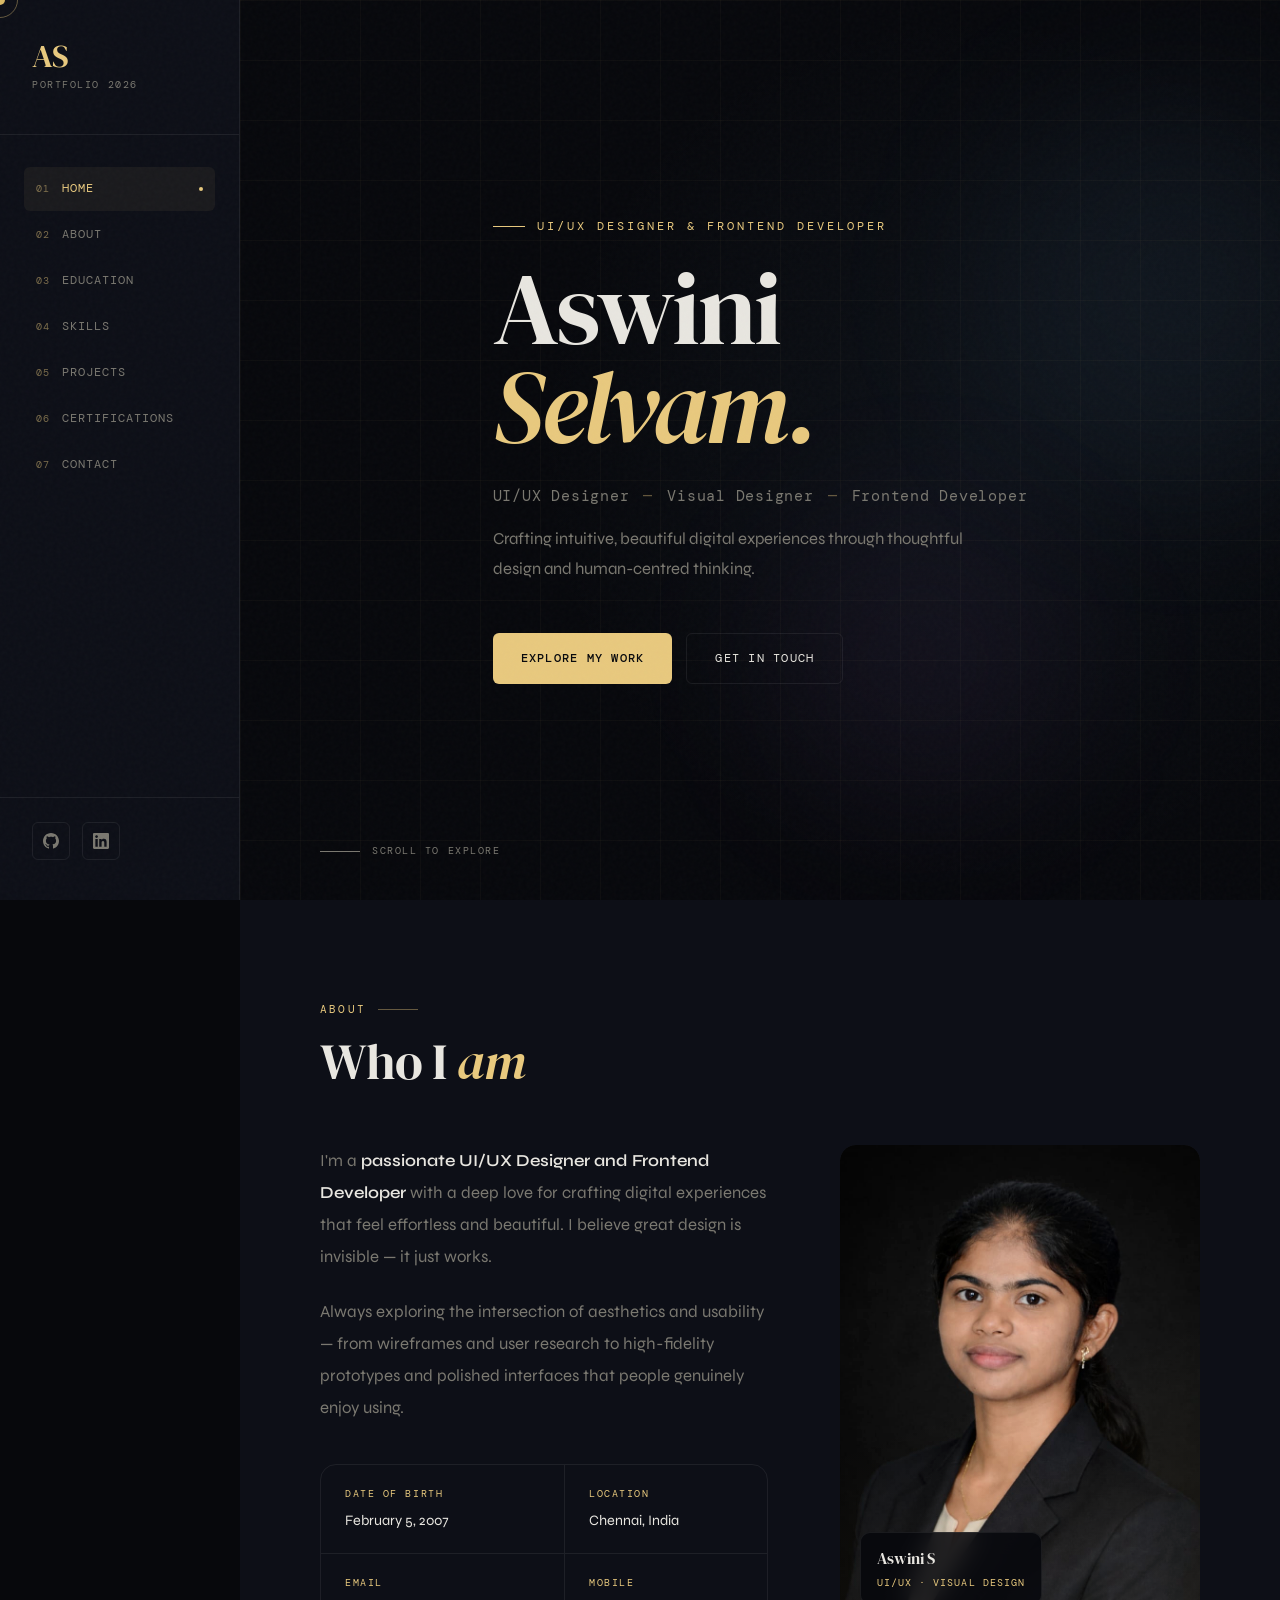
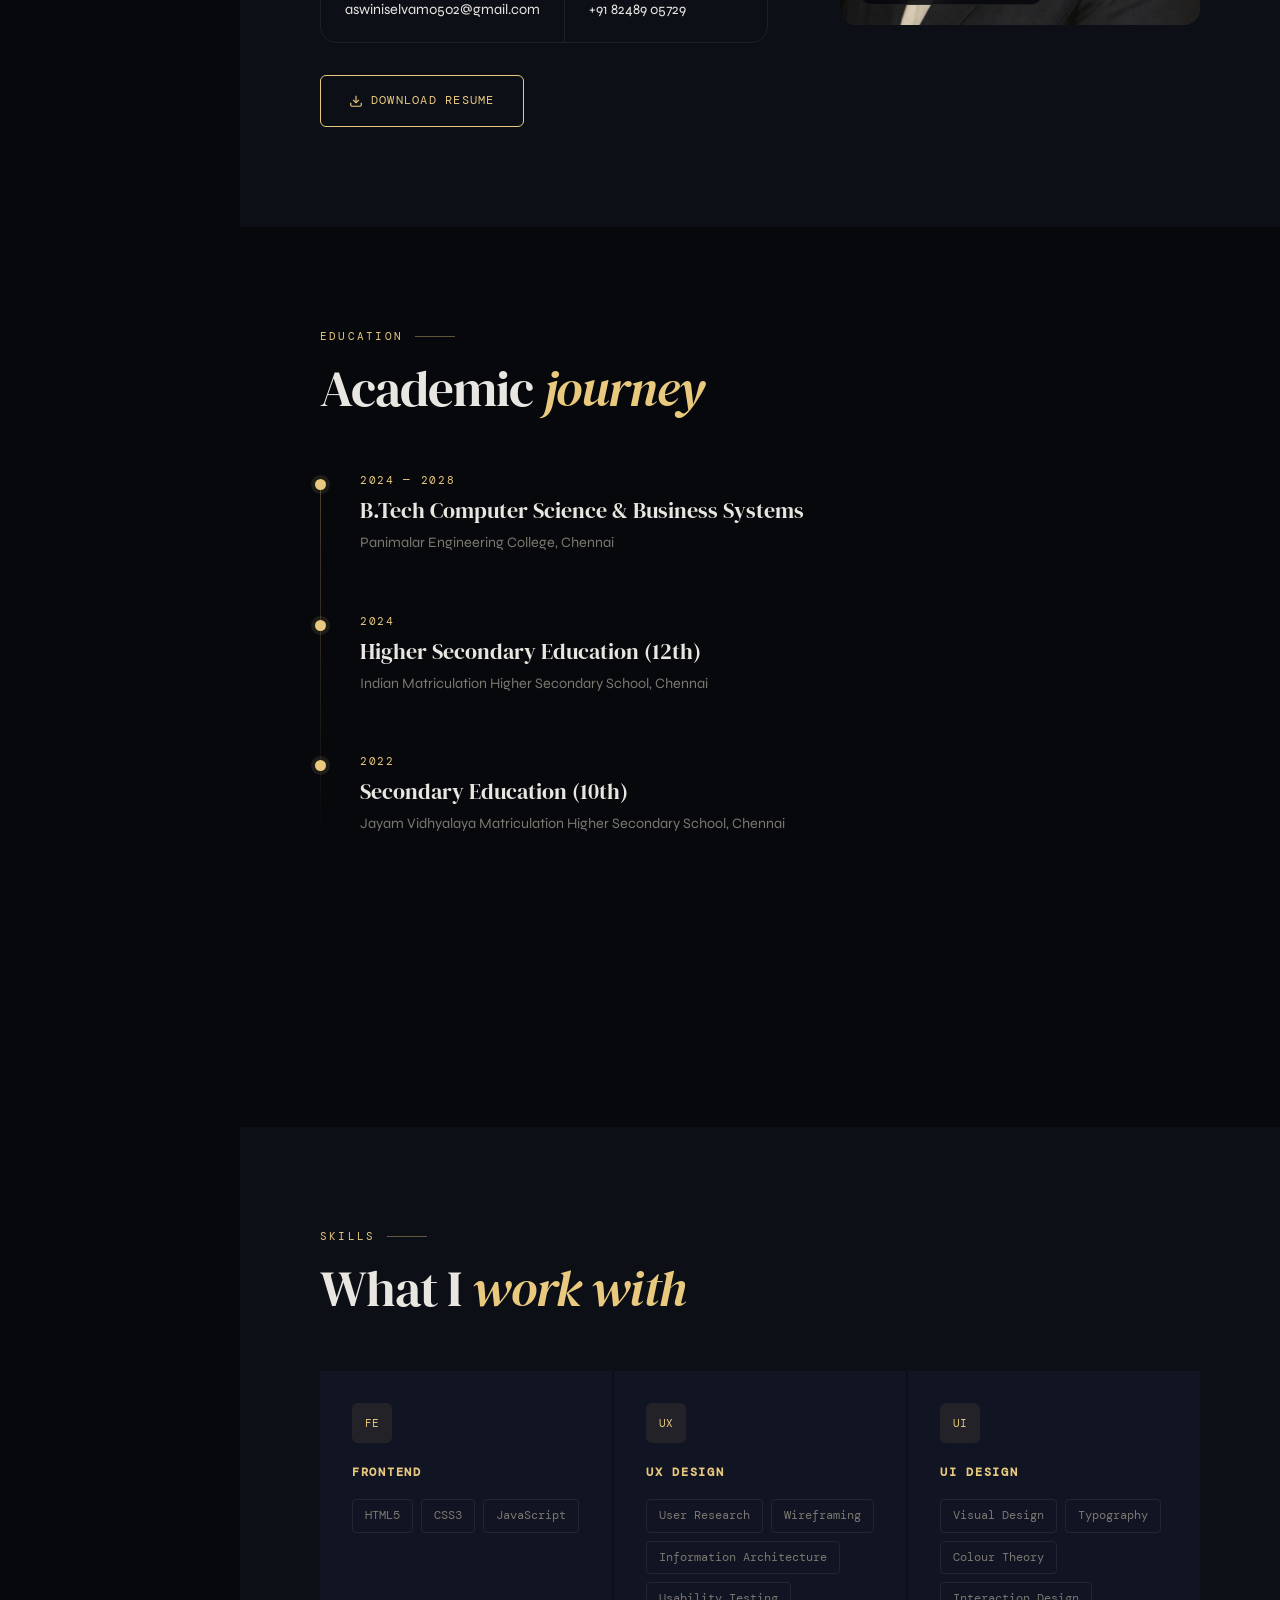
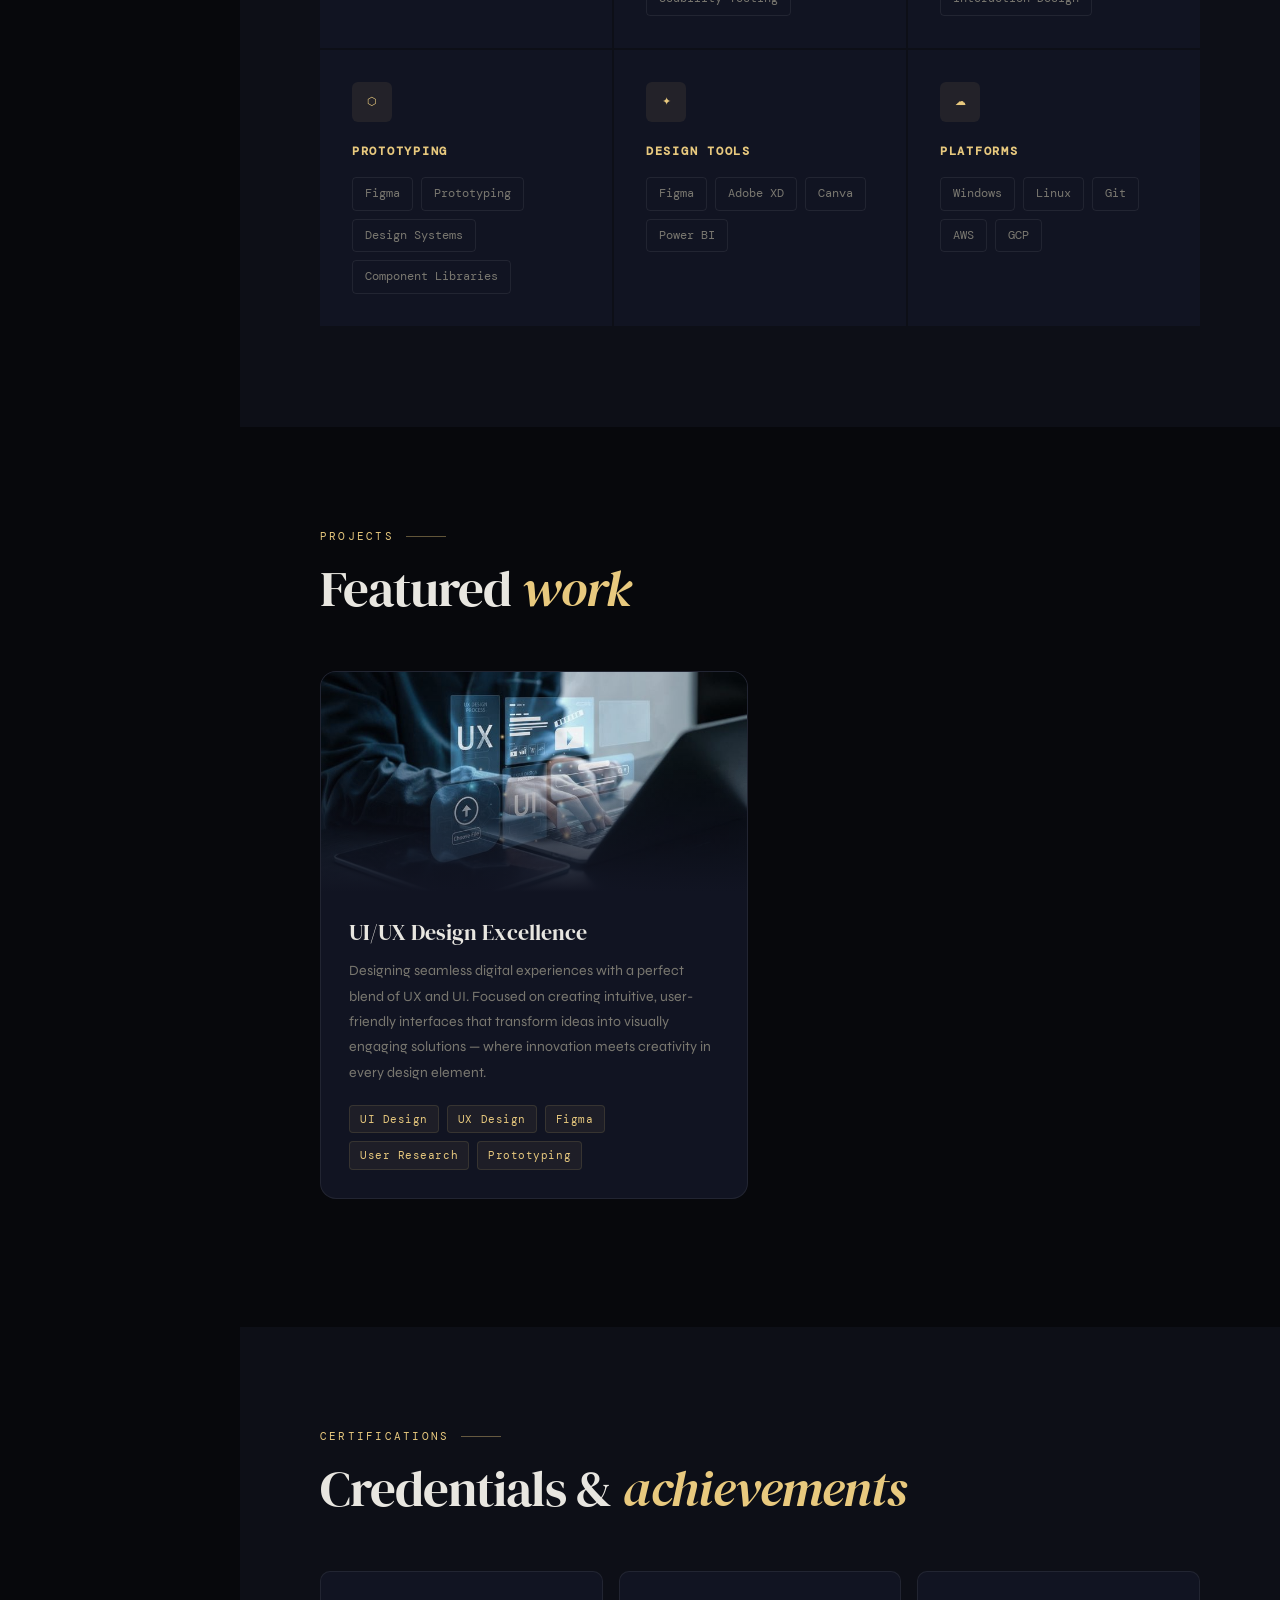
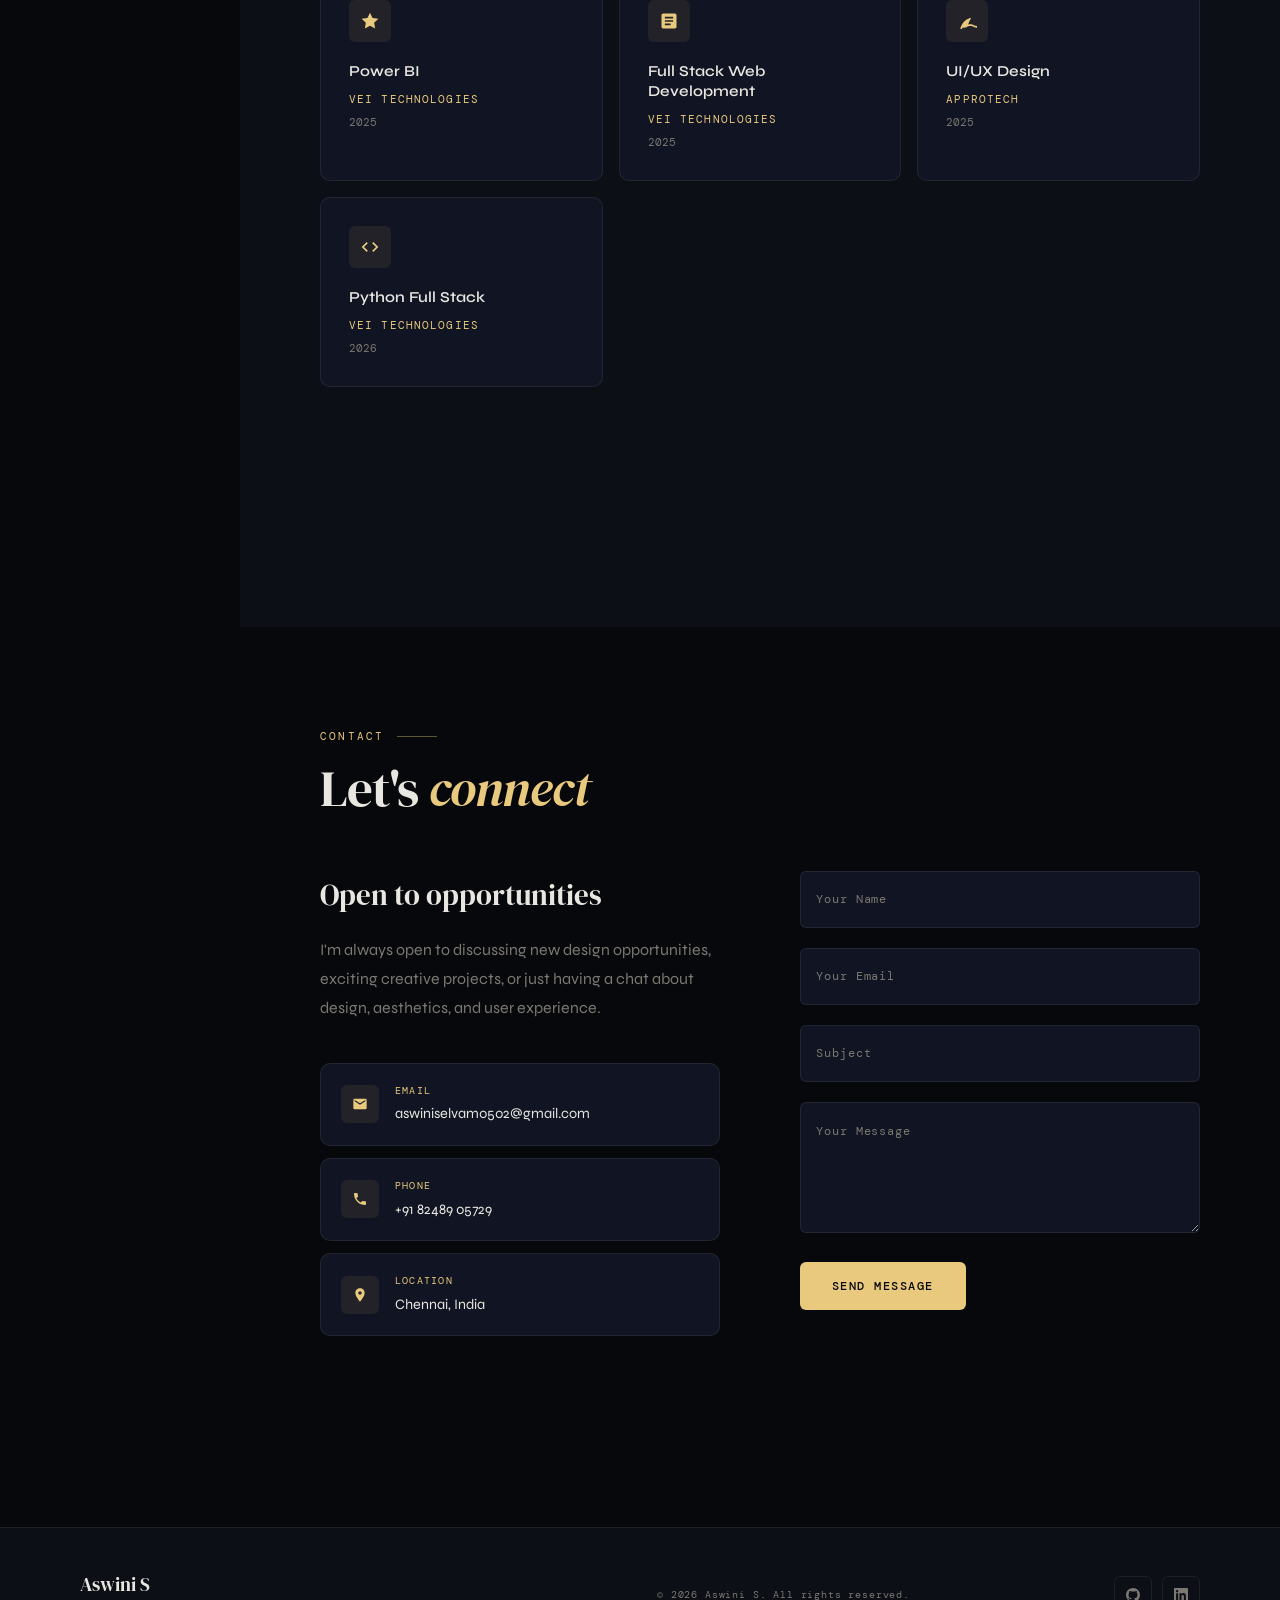
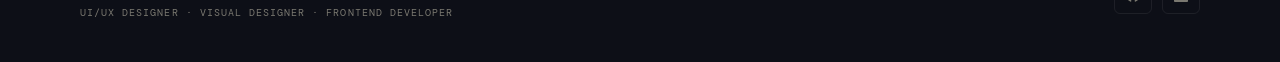
==== commit f9f2b322: "Update index.html" ====
--- a/index.html
+++ b/index.html
@@ -1,12 +1,10 @@
 <!DOCTYPE html>
 <html lang="en">
-
 <head>
   <meta charset="UTF-8">
   <meta name="viewport" content="width=device-width, initial-scale=1.0">
-
   <title>Aswini S – UI/UX Designer & Frontend Developer | Chennai</title>
-  <meta name="description" content="Aswini S is a UI/UX Designer and Frontend Developer from Chennai, India, specializing in user research, intuitive interfaces, and visually engaging digital experiences.">
+  <meta name="description" content="Aswini S is a UI/UX Designer and Frontend Developer from Chennai, India, specialising in user research, intuitive interfaces, and visually engaging digital experiences.">
   <meta name="author" content="Aswini S">
   <meta name="robots" content="index, follow">
   <link rel="canonical" href="https://aswinis.dev">
@@ -42,7 +40,7 @@
   <link href="https://fonts.googleapis.com/css2?family=DM+Serif+Display:ital@0;1&family=Syne:wght@400;500;600;700;800&family=DM+Mono:wght@300;400;500&display=swap" rel="stylesheet">
 
   <style>
-    /* ─── CSS Variables ─────────────────────────────────────────── */
+    /* ── Variables ───────────────────────────────────────────────── */
     :root {
       --bg:        #07080c;
       --bg2:       #0d0f17;
@@ -58,11 +56,16 @@
       --font-mono: 'DM Mono', monospace;
       --nav-w:     240px;
       --ease:      cubic-bezier(0.16, 1, 0.3, 1);
-    }
-
-    /* ─── Reset ─────────────────────────────────────────────────── */
+      --radius-sm: 6px;
+      --radius-md: 10px;
+      --radius-lg: 16px;
+      /* Touch target minimum */
+      --tap: 44px;
+    }
+
+    /* ── Reset ───────────────────────────────────────────────────── */
     *, *::before, *::after { box-sizing: border-box; margin: 0; padding: 0; }
-    html { scroll-behavior: smooth; }
+    html { scroll-behavior: smooth; -webkit-text-size-adjust: 100%; }
     body {
       background: var(--bg);
       color: var(--text);
@@ -73,8 +76,9 @@
     }
     a { color: inherit; text-decoration: none; }
     img { display: block; max-width: 100%; }
-
-    /* ─── Grain Overlay ──────────────────────────────────────────── */
+    button, input, textarea { font-family: inherit; }
+
+    /* ── Grain overlay ───────────────────────────────────────────── */
     body::before {
       content: '';
       position: fixed;
@@ -85,60 +89,84 @@
       z-index: 9999;
     }
 
-    /* ─── Custom Cursor ──────────────────────────────────────────── */
-    .cursor {
-      width: 10px; height: 10px;
+    /* ── Custom cursor (desktop only) ────────────────────────────── */
+    @media (hover: hover) and (pointer: fine) {
+      .cursor {
+        width: 10px; height: 10px;
+        background: var(--accent);
+        border-radius: 50%;
+        position: fixed;
+        pointer-events: none;
+        z-index: 10000;
+        transform: translate(-50%, -50%);
+        transition: width .3s var(--ease), height .3s var(--ease), background .3s;
+        mix-blend-mode: difference;
+        will-change: left, top;
+      }
+      .cursor-ring {
+        width: 36px; height: 36px;
+        border: 1px solid rgba(232,201,126,0.4);
+        border-radius: 50%;
+        position: fixed;
+        pointer-events: none;
+        z-index: 9999;
+        transform: translate(-50%, -50%);
+        transition: width .4s var(--ease), height .4s var(--ease);
+        will-change: left, top;
+      }
+    }
+    @media (hover: none) {
+      .cursor, .cursor-ring { display: none !important; }
+    }
+
+    /* ── Skip link (accessibility) ───────────────────────────────── */
+    .skip-link {
+      position: absolute;
+      top: -100%;
+      left: 16px;
+      padding: 8px 16px;
       background: var(--accent);
-      border-radius: 50%;
-      position: fixed;
-      pointer-events: none;
-      z-index: 10000;
-      transform: translate(-50%, -50%);
-      transition: transform 0.1s, width 0.3s var(--ease), height 0.3s var(--ease), background 0.3s;
-      mix-blend-mode: difference;
-    }
-    .cursor-ring {
-      width: 36px; height: 36px;
-      border: 1px solid rgba(232,201,126,0.4);
-      border-radius: 50%;
-      position: fixed;
-      pointer-events: none;
-      z-index: 9999;
-      transform: translate(-50%, -50%);
-      transition: transform 0.18s var(--ease), width 0.4s var(--ease), height 0.4s var(--ease);
-    }
-
-    /* ─── Side Navigation ────────────────────────────────────────── */
+      color: var(--bg);
+      font-family: var(--font-mono);
+      font-size: .78rem;
+      border-radius: 0 0 var(--radius-sm) var(--radius-sm);
+      z-index: 20000;
+      transition: top .2s;
+    }
+    .skip-link:focus { top: 0; outline: none; }
+
+    /* ── Side nav ────────────────────────────────────────────────── */
     .main-nav {
       position: fixed;
       left: 0; top: 0;
       width: var(--nav-w);
       height: 100vh;
+      height: 100dvh;
       background: var(--bg2);
       border-right: 1px solid var(--border);
       display: flex;
       flex-direction: column;
       padding: 40px 0;
-      z-index: 100;
-      transition: transform 0.5s var(--ease);
+      z-index: 300;
+      transition: transform .5s var(--ease), box-shadow .5s var(--ease);
     }
 
     .nav-logo {
       padding: 0 32px 40px;
       border-bottom: 1px solid var(--border);
     }
-    .nav-logo .logo-mark {
+    .logo-mark {
       font-family: var(--font-head);
       font-size: 2rem;
       color: var(--accent);
-      letter-spacing: -0.02em;
+      letter-spacing: -.02em;
       line-height: 1;
     }
-    .nav-logo .logo-sub {
-      font-family: var(--font-mono);
-      font-size: 0.65rem;
+    .logo-sub {
+      font-family: var(--font-mono);
+      font-size: .65rem;
       color: var(--muted);
-      letter-spacing: 0.15em;
+      letter-spacing: .15em;
       text-transform: uppercase;
       margin-top: 4px;
     }
@@ -147,31 +175,34 @@
       list-style: none;
       padding: 32px 0;
       flex: 1;
-    }
-    .nav-menu li { padding: 0 24px; margin-bottom: 4px; }
+      overflow-y: auto;
+    }
+    .nav-menu li { padding: 0 24px; margin-bottom: 2px; }
     .nav-link {
       display: flex;
       align-items: center;
       gap: 12px;
-      padding: 10px 12px;
-      border-radius: 8px;
-      font-family: var(--font-mono);
-      font-size: 0.78rem;
-      letter-spacing: 0.08em;
+      padding: 11px 12px;
+      min-height: var(--tap);
+      border-radius: var(--radius-sm);
+      font-family: var(--font-mono);
+      font-size: .78rem;
+      letter-spacing: .08em;
       text-transform: uppercase;
       color: var(--muted);
-      transition: all 0.25s;
+      transition: all .25s;
       position: relative;
     }
     .nav-link::before {
       content: attr(data-num);
-      font-size: 0.6rem;
-      color: var(--accent);
-      opacity: 0.5;
+      font-size: .6rem;
+      color: var(--accent);
+      opacity: .5;
+      flex-shrink: 0;
     }
     .nav-link:hover, .nav-link.active {
       color: var(--text);
-      background: rgba(232,201,126,0.06);
+      background: rgba(232,201,126,.06);
     }
     .nav-link.active { color: var(--accent); }
     .nav-link.active::after {
@@ -188,78 +219,77 @@
       padding: 24px 32px 0;
       border-top: 1px solid var(--border);
       display: flex;
-      gap: 14px;
+      gap: 12px;
     }
     .nav-social a {
-      width: 34px; height: 34px;
+      width: 38px; height: 38px;
       display: flex; align-items: center; justify-content: center;
-      border-radius: 6px;
+      border-radius: var(--radius-sm);
       border: 1px solid var(--border);
       color: var(--muted);
-      transition: all 0.25s;
+      transition: all .25s;
     }
     .nav-social a:hover { color: var(--accent); border-color: var(--accent); }
-    .nav-social svg { width: 15px; height: 15px; }
-
-    /* Mobile nav button */
+    .nav-social svg { width: 16px; height: 16px; }
+
+    /* ── Mobile menu button ──────────────────────────────────────── */
     .menu-btn {
       display: none;
       position: fixed;
-      top: 20px; right: 20px;
-      z-index: 200;
+      top: 16px; right: 16px;
+      z-index: 400;
       background: var(--surface);
       border: 1px solid var(--border);
-      border-radius: 8px;
-      padding: 10px;
+      border-radius: var(--radius-md);
+      padding: 10px 12px;
       cursor: pointer;
       flex-direction: column;
       gap: 5px;
+      min-width: var(--tap);
+      min-height: var(--tap);
+      align-items: center;
+      justify-content: center;
     }
     .bar {
       display: block;
       width: 22px; height: 2px;
       background: var(--text);
       border-radius: 2px;
-      transition: all 0.3s;
-    }
-
-    /* Mobile overlay */
-    .mobile-menu {
+      transition: all .3s var(--ease);
+      transform-origin: center;
+    }
+    .menu-btn.open .bar:nth-child(1) { transform: translateY(7px) rotate(45deg); }
+    .menu-btn.open .bar:nth-child(2) { opacity: 0; transform: scaleX(0); }
+    .menu-btn.open .bar:nth-child(3) { transform: translateY(-7px) rotate(-45deg); }
+
+    /* Mobile overlay backdrop */
+    .nav-backdrop {
       display: none;
       position: fixed;
       inset: 0;
-      background: var(--bg);
-      z-index: 150;
-      align-items: center;
-      justify-content: center;
-    }
-    .mobile-menu.open { display: flex; }
-    .mobile-nav-links { list-style: none; text-align: center; }
-    .mobile-nav-links li { margin: 16px 0; }
-    .mobile-link {
-      font-family: var(--font-head);
-      font-size: 2.5rem;
-      color: var(--muted);
-      transition: color 0.25s;
-    }
-    .mobile-link:hover { color: var(--accent); }
-
-    /* ─── Main Content ───────────────────────────────────────────── */
-    .main-content {
-      margin-left: var(--nav-w);
-    }
-
-    /* ─── Section Base ───────────────────────────────────────────── */
+      background: rgba(7,8,12,.85);
+      z-index: 250;
+      opacity: 0;
+      transition: opacity .4s;
+      -webkit-backdrop-filter: blur(4px);
+      backdrop-filter: blur(4px);
+    }
+    .nav-backdrop.open { display: block; opacity: 1; }
+
+    /* ── Main content ────────────────────────────────────────────── */
+    .main-content { margin-left: var(--nav-w); }
+
+    /* ── Section base ────────────────────────────────────────────── */
     .section {
       min-height: 100vh;
+      min-height: 100svh;
       padding: 100px 80px;
       position: relative;
-      overflow: visible;
+      overflow: hidden;
       display: flex;
       justify-content: center;
       align-items: flex-start;
     }
-
     .section-container {
       position: relative;
       z-index: 2;
@@ -269,8 +299,8 @@
 
     .section-label {
       font-family: var(--font-mono);
-      font-size: 0.7rem;
-      letter-spacing: 0.2em;
+      font-size: .7rem;
+      letter-spacing: .2em;
       text-transform: uppercase;
       color: var(--accent);
       margin-bottom: 16px;
@@ -280,59 +310,53 @@
     }
     .section-label::after {
       content: '';
-      display: block;
       width: 40px; height: 1px;
       background: var(--accent);
-      opacity: 0.4;
-    }
-
+      opacity: .4;
+    }
     .section-title {
       font-family: var(--font-head);
-      font-size: clamp(2.5rem, 4vw, 4rem);
+      font-size: clamp(2.2rem, 4vw, 4rem);
       font-weight: 400;
       line-height: 1.05;
-      letter-spacing: -0.02em;
-      margin-bottom: 64px;
+      letter-spacing: -.02em;
+      margin-bottom: 56px;
       color: var(--text);
     }
-    .section-title em {
-      font-style: italic;
-      color: var(--accent);
-    }
-
-    /* ─── HOME ───────────────────────────────────────────────────── */
+    .section-title em { font-style: italic; color: var(--accent); }
+
+    /* ── HOME ────────────────────────────────────────────────────── */
     .home-section {
       display: flex;
       align-items: center;
       padding: 0 80px;
       background: var(--bg);
       min-height: 100vh;
-    }
-
+      min-height: 100svh;
+    }
     .home-bg-grid {
-      position: absolute;
-      inset: 0;
+      position: absolute; inset: 0;
       background-image:
-        linear-gradient(rgba(232,201,126,0.03) 1px, transparent 1px),
-        linear-gradient(90deg, rgba(232,201,126,0.03) 1px, transparent 1px);
+        linear-gradient(rgba(232,201,126,.03) 1px, transparent 1px),
+        linear-gradient(90deg, rgba(232,201,126,.03) 1px, transparent 1px);
       background-size: 60px 60px;
     }
     .home-bg-radial {
-      position: absolute;
-      inset: 0;
-      background: radial-gradient(ellipse 60% 70% at 70% 50%, rgba(126,184,232,0.05) 0%, transparent 70%);
+      position: absolute; inset: 0;
+      background: radial-gradient(ellipse 60% 70% at 70% 50%, rgba(126,184,232,.05) 0%, transparent 70%);
     }
 
     .home-inner {
       position: relative;
       z-index: 2;
       max-width: 800px;
+      padding: 80px 0;
     }
 
     .home-eyebrow {
       font-family: var(--font-mono);
-      font-size: 0.75rem;
-      letter-spacing: 0.25em;
+      font-size: .75rem;
+      letter-spacing: .25em;
       text-transform: uppercase;
       color: var(--accent);
       margin-bottom: 24px;
@@ -344,14 +368,14 @@
       content: '';
       width: 32px; height: 1px;
       background: var(--accent);
-    }
-
+      flex-shrink: 0;
+    }
     .home-name {
       font-family: var(--font-head);
-      font-size: clamp(4rem, 8vw, 8rem);
+      font-size: clamp(3.5rem, 8vw, 8rem);
       font-weight: 400;
-      line-height: 0.95;
-      letter-spacing: -0.03em;
+      line-height: .95;
+      letter-spacing: -.03em;
       color: var(--text);
       margin-bottom: 8px;
     }
@@ -360,46 +384,49 @@
       color: var(--accent);
       font-style: italic;
     }
-
     .home-roles {
       font-family: var(--font-mono);
-      font-size: clamp(0.8rem, 1.2vw, 1rem);
+      font-size: clamp(.72rem, 1.2vw, 1rem);
       color: var(--muted);
-      letter-spacing: 0.05em;
+      letter-spacing: .05em;
       margin: 28px 0 16px;
       display: flex;
       align-items: center;
-      gap: 16px;
+      gap: 14px;
       flex-wrap: wrap;
     }
-    .home-roles .role-sep { color: var(--accent); opacity: 0.4; }
+    .role-sep { color: var(--accent); opacity: .4; }
 
     .home-tagline {
-      font-size: 1.1rem;
+      font-size: clamp(.9rem, 1.3vw, 1.1rem);
       color: var(--muted);
       max-width: 500px;
       line-height: 1.8;
       margin-bottom: 48px;
     }
-
     .home-cta {
       display: flex;
-      gap: 16px;
+      gap: 14px;
       flex-wrap: wrap;
     }
+
+    /* Buttons */
     .btn {
       display: inline-flex;
       align-items: center;
+      justify-content: center;
       gap: 8px;
       padding: 14px 28px;
-      border-radius: 6px;
-      font-family: var(--font-mono);
-      font-size: 0.78rem;
-      letter-spacing: 0.1em;
+      min-height: var(--tap);
+      border-radius: var(--radius-sm);
+      font-family: var(--font-mono);
+      font-size: .78rem;
+      letter-spacing: .1em;
       text-transform: uppercase;
-      transition: all 0.3s var(--ease);
+      transition: all .3s var(--ease);
       cursor: pointer;
       border: none;
+      white-space: nowrap;
     }
     .btn-primary {
       background: var(--accent);
@@ -409,8 +436,9 @@
     .btn-primary:hover {
       background: #f0d896;
       transform: translateY(-2px);
-      box-shadow: 0 12px 32px rgba(232,201,126,0.25);
-    }
+      box-shadow: 0 12px 32px rgba(232,201,126,.25);
+    }
+    .btn-primary:active { transform: translateY(0); }
     .btn-secondary {
       background: transparent;
       color: var(--text);
@@ -421,17 +449,17 @@
       color: var(--accent);
       transform: translateY(-2px);
     }
+    .btn-secondary:active { transform: translateY(0); }
 
     .home-scroll-hint {
       position: absolute;
-      bottom: 40px;
-      left: 80px;
+      bottom: 40px; left: 80px;
       display: flex;
       align-items: center;
       gap: 12px;
       font-family: var(--font-mono);
-      font-size: 0.65rem;
-      letter-spacing: 0.15em;
+      font-size: .65rem;
+      letter-spacing: .15em;
       text-transform: uppercase;
       color: var(--muted);
     }
@@ -442,10 +470,10 @@
     }
     @keyframes scrollLine {
       0%, 100% { width: 40px; opacity: 1; }
-      50% { width: 20px; opacity: 0.4; }
-    }
-
-    /* Floating orbs */
+      50% { width: 20px; opacity: .4; }
+    }
+
+    /* Orbs */
     .orb {
       position: absolute;
       border-radius: 50%;
@@ -453,34 +481,22 @@
       pointer-events: none;
       animation: drift 12s ease-in-out infinite;
     }
-    .orb-1 {
-      width: 400px; height: 400px;
-      background: rgba(126,184,232,0.06);
-      right: -100px; top: 10%;
-      animation-delay: 0s;
-    }
-    .orb-2 {
-      width: 300px; height: 300px;
-      background: rgba(201,126,232,0.05);
-      right: 20%; bottom: 10%;
-      animation-delay: -4s;
-    }
+    .orb-1 { width: 400px; height: 400px; background: rgba(126,184,232,.06); right: -100px; top: 10%; }
+    .orb-2 { width: 300px; height: 300px; background: rgba(201,126,232,.05); right: 20%; bottom: 10%; animation-delay: -4s; }
     @keyframes drift {
-      0%, 100% { transform: translate(0, 0); }
-      33% { transform: translate(-20px, 20px); }
-      66% { transform: translate(20px, -20px); }
-    }
-
-    /* ─── ABOUT ──────────────────────────────────────────────────── */
+      0%, 100% { transform: translate(0,0); }
+      33% { transform: translate(-20px,20px); }
+      66% { transform: translate(20px,-20px); }
+    }
+
+    /* ── ABOUT ───────────────────────────────────────────────────── */
     .about-section { background: var(--bg2); }
-
     .about-grid {
       display: grid;
-      grid-template-columns: 1fr 380px;
-      gap: 80px;
+      grid-template-columns: 1fr 360px;
+      gap: 72px;
       align-items: start;
     }
-
     .about-text p {
       color: var(--muted);
       font-size: 1.05rem;
@@ -489,14 +505,12 @@
       max-width: 560px;
     }
     .about-text p strong { color: var(--text); font-weight: 600; }
-
     .about-details {
       display: grid;
       grid-template-columns: 1fr 1fr;
-      gap: 0;
       margin-top: 40px;
       border: 1px solid var(--border);
-      border-radius: 12px;
+      border-radius: var(--radius-lg);
       overflow: hidden;
     }
     .detail-item {
@@ -507,16 +521,15 @@
     .detail-item:nth-last-child(-n+2) { border-bottom: none; }
     .detail-label {
       font-family: var(--font-mono);
-      font-size: 0.65rem;
-      letter-spacing: 0.15em;
+      font-size: .65rem;
+      letter-spacing: .15em;
       text-transform: uppercase;
       color: var(--accent);
       margin-bottom: 6px;
     }
-    .detail-value {
-      font-size: 0.9rem;
-      color: var(--text);
-    }
+    .detail-value { font-size: .9rem; color: var(--text); }
+    .detail-value a { color: var(--text); transition: color .2s; }
+    .detail-value a:hover { color: var(--accent); }
 
     .resume-btn {
       display: inline-flex;
@@ -524,105 +537,83 @@
       gap: 8px;
       margin-top: 32px;
       padding: 14px 28px;
+      min-height: var(--tap);
       background: transparent;
       border: 1px solid var(--accent);
       color: var(--accent);
-      border-radius: 6px;
-      font-family: var(--font-mono);
-      font-size: 0.78rem;
-      letter-spacing: 0.1em;
+      border-radius: var(--radius-sm);
+      font-family: var(--font-mono);
+      font-size: .78rem;
+      letter-spacing: .1em;
       text-transform: uppercase;
-      transition: all 0.3s var(--ease);
+      transition: all .3s var(--ease);
     }
     .resume-btn:hover {
       background: var(--accent);
       color: var(--bg);
       transform: translateY(-2px);
-      box-shadow: 0 8px 24px rgba(232,201,126,0.2);
-    }
-    .resume-btn svg { width: 14px; height: 14px; }
-
-    /* Profile image */
-    .about-image-wrap {
-      position: sticky;
-      top: 40px;
-    }
+      box-shadow: 0 8px 24px rgba(232,201,126,.2);
+    }
+    .resume-btn:active { transform: translateY(0); }
+    .resume-btn svg { width: 14px; height: 14px; flex-shrink: 0; }
+
+    /* Profile */
+    .about-image-wrap { position: sticky; top: 40px; }
     .profile-frame {
       position: relative;
-      border-radius: 16px;
+      border-radius: var(--radius-lg);
       overflow: hidden;
       aspect-ratio: 3/4;
     }
     .profile-frame img {
-      width: 100%;
-      height: 100%;
+      width: 100%; height: 100%;
       object-fit: cover;
       filter: grayscale(20%) contrast(1.05);
-      transition: filter 0.5s;
+      transition: filter .5s;
     }
     .profile-frame:hover img { filter: grayscale(0%) contrast(1); }
     .profile-frame::after {
       content: '';
-      position: absolute;
-      inset: 0;
-      background: linear-gradient(160deg, transparent 50%, rgba(232,201,126,0.08));
+      position: absolute; inset: 0;
+      background: linear-gradient(160deg, transparent 50%, rgba(232,201,126,.08));
       pointer-events: none;
     }
     .profile-frame-border {
-      position: absolute;
-      inset: -1px;
-      border-radius: 17px;
+      position: absolute; inset: -1px;
+      border-radius: calc(var(--radius-lg) + 1px);
       border: 1px solid var(--border);
       pointer-events: none;
     }
     .profile-tag {
       position: absolute;
       bottom: 20px; left: 20px;
-      background: rgba(7,8,12,0.85);
+      background: rgba(7,8,12,.85);
+      -webkit-backdrop-filter: blur(12px);
       backdrop-filter: blur(12px);
       border: 1px solid var(--border);
-      border-radius: 8px;
+      border-radius: var(--radius-md);
       padding: 12px 16px;
       z-index: 2;
     }
-    .profile-tag-name {
-      font-family: var(--font-head);
-      font-size: 1rem;
-      color: var(--text);
-    }
+    .profile-tag-name { font-family: var(--font-head); font-size: 1rem; color: var(--text); }
     .profile-tag-role {
       font-family: var(--font-mono);
-      font-size: 0.65rem;
-      color: var(--accent);
-      letter-spacing: 0.1em;
+      font-size: .65rem;
+      color: var(--accent);
+      letter-spacing: .1em;
       text-transform: uppercase;
       margin-top: 2px;
     }
-
-    /* ─── Image placeholder styles ───────────────────────────────── */
-    .img-placeholder {
-      width: 100%;
-      height: 100%;
-      display: flex;
-      flex-direction: column;
-      align-items: center;
-      justify-content: center;
-      background: linear-gradient(135deg, #111422 0%, #0d0f17 100%);
-      color: var(--muted);
-      font-family: var(--font-mono);
-      font-size: 0.72rem;
-      letter-spacing: 0.1em;
-      text-transform: uppercase;
-      gap: 12px;
-    }
-    .img-placeholder svg {
-      width: 48px; height: 48px;
-      opacity: 0.3;
-    }
-
-    /* ─── EDUCATION ──────────────────────────────────────────────── */
+    .profile-fallback {
+      width: 100%; height: 100%;
+      display: flex; flex-direction: column;
+      align-items: center; justify-content: center;
+      gap: 16px;
+      background: linear-gradient(135deg, #111422 0%, #0d1020 100%);
+    }
+
+    /* ── EDUCATION ───────────────────────────────────────────────── */
     .education-section { background: var(--bg); }
-
     .timeline {
       position: relative;
       max-width: 720px;
@@ -633,29 +624,26 @@
       left: 0; top: 8px; bottom: 0;
       width: 1px;
       background: linear-gradient(to bottom, var(--accent), transparent);
-      opacity: 0.3;
-    }
-
+      opacity: .3;
+    }
     .timeline-item {
       padding-left: 40px;
       padding-bottom: 56px;
       position: relative;
     }
     .timeline-item:last-child { padding-bottom: 0; }
-
     .timeline-dot {
       position: absolute;
-      left: -5px; top: 6px;
+      left: -5px; top: 8px;
       width: 11px; height: 11px;
       border-radius: 50%;
       background: var(--accent);
-      box-shadow: 0 0 0 4px rgba(232,201,126,0.1);
-    }
-
+      box-shadow: 0 0 0 4px rgba(232,201,126,.1);
+    }
     .timeline-year {
       font-family: var(--font-mono);
-      font-size: 0.7rem;
-      letter-spacing: 0.15em;
+      font-size: .7rem;
+      letter-spacing: .15em;
       color: var(--accent);
       text-transform: uppercase;
       margin-bottom: 8px;
@@ -668,24 +656,19 @@
       line-height: 1.2;
       margin-bottom: 6px;
     }
-    .timeline-school {
-      font-size: 0.9rem;
-      color: var(--muted);
-    }
-
-    /* ─── SKILLS ─────────────────────────────────────────────────── */
+    .timeline-school { font-size: .9rem; color: var(--muted); }
+
+    /* ── SKILLS ──────────────────────────────────────────────────── */
     .skills-section { background: var(--bg2); }
-
     .skills-layout {
       display: grid;
       grid-template-columns: repeat(3, 1fr);
       gap: 2px;
     }
-
     .skill-block {
       background: var(--surface);
       padding: 32px;
-      transition: background 0.3s;
+      transition: background .3s;
       position: relative;
       overflow: hidden;
     }
@@ -696,72 +679,63 @@
       width: 100%; height: 2px;
       background: linear-gradient(90deg, var(--accent), transparent);
       opacity: 0;
-      transition: opacity 0.3s;
+      transition: opacity .3s;
     }
     .skill-block:hover { background: #161926; }
     .skill-block:hover::before { opacity: 1; }
-
     .skill-block-icon {
       width: 40px; height: 40px;
-      border-radius: 8px;
-      background: rgba(232,201,126,0.08);
+      border-radius: var(--radius-sm);
+      background: rgba(232,201,126,.08);
       display: flex; align-items: center; justify-content: center;
       margin-bottom: 20px;
       font-family: var(--font-mono);
-      font-size: 0.7rem;
-      color: var(--accent);
-      letter-spacing: 0.05em;
+      font-size: .7rem;
+      color: var(--accent);
     }
     .skill-block h3 {
       font-family: var(--font-mono);
-      font-size: 0.72rem;
-      letter-spacing: 0.15em;
+      font-size: .72rem;
+      letter-spacing: .15em;
       text-transform: uppercase;
       color: var(--accent);
       margin-bottom: 16px;
     }
-    .skill-tags {
-      display: flex;
-      flex-wrap: wrap;
-      gap: 8px;
-    }
+    .skill-tags { display: flex; flex-wrap: wrap; gap: 8px; }
     .skill-tag {
-      padding: 5px 12px;
+      padding: 6px 12px;
       border-radius: 4px;
       border: 1px solid var(--border);
       font-family: var(--font-mono);
-      font-size: 0.72rem;
+      font-size: .72rem;
       color: var(--muted);
-      transition: all 0.2s;
+      transition: all .2s;
     }
     .skill-tag:hover {
-      border-color: rgba(232,201,126,0.3);
+      border-color: rgba(232,201,126,.3);
       color: var(--text);
-      background: rgba(232,201,126,0.04);
-    }
-
-    /* ─── PROJECTS ───────────────────────────────────────────────── */
+      background: rgba(232,201,126,.04);
+    }
+
+    /* ── PROJECTS ────────────────────────────────────────────────── */
     .projects-section { background: var(--bg); }
-
     .projects-grid {
       display: grid;
-      grid-template-columns: repeat(auto-fill, minmax(380px, 1fr));
+      grid-template-columns: repeat(auto-fill, minmax(340px, 1fr));
       gap: 24px;
     }
-
     .project-card {
       background: var(--surface);
-      border-radius: 16px;
+      border-radius: var(--radius-lg);
       overflow: hidden;
       border: 1px solid var(--border);
-      transition: transform 0.4s var(--ease), box-shadow 0.4s var(--ease), border-color 0.3s;
+      transition: transform .4s var(--ease), box-shadow .4s var(--ease), border-color .3s;
     }
     .project-card:hover {
       transform: translateY(-6px);
-      box-shadow: 0 24px 60px rgba(0,0,0,0.5);
-      border-color: rgba(232,201,126,0.2);
-    }
-
+      box-shadow: 0 24px 60px rgba(0,0,0,.5);
+      border-color: rgba(232,201,126,.2);
+    }
     .project-img-wrap {
       height: 220px;
       overflow: hidden;
@@ -771,7 +745,7 @@
     .project-img-wrap img {
       width: 100%; height: 100%;
       object-fit: cover;
-      transition: transform 0.6s var(--ease), filter 0.4s;
+      transition: transform .6s var(--ease), filter .4s;
       filter: grayscale(30%);
     }
     .project-card:hover .project-img-wrap img {
@@ -779,14 +753,17 @@
       filter: grayscale(0%);
     }
     .project-img-overlay {
-      position: absolute;
-      inset: 0;
+      position: absolute; inset: 0;
       background: linear-gradient(to top, var(--surface), transparent 60%);
     }
-
-    .project-body {
-      padding: 28px;
-    }
+    .project-fallback {
+      width: 100%; height: 100%;
+      display: flex; flex-direction: column;
+      align-items: center; justify-content: center;
+      gap: 12px;
+      background: linear-gradient(135deg, #0d0f17 0%, #111422 50%, #0d1428 100%);
+    }
+    .project-body { padding: 28px; }
     .project-body h3 {
       font-family: var(--font-head);
       font-size: 1.35rem;
@@ -796,42 +773,36 @@
       line-height: 1.2;
     }
     .project-body p {
-      font-size: 0.88rem;
+      font-size: .88rem;
       color: var(--muted);
       line-height: 1.8;
       margin-bottom: 20px;
     }
-    .project-techs {
-      display: flex;
-      flex-wrap: wrap;
-      gap: 8px;
-    }
+    .project-techs { display: flex; flex-wrap: wrap; gap: 8px; }
     .project-tech-tag {
       padding: 4px 10px;
       border-radius: 4px;
-      background: rgba(232,201,126,0.06);
-      border: 1px solid rgba(232,201,126,0.12);
-      font-family: var(--font-mono);
-      font-size: 0.68rem;
-      color: var(--accent);
-      letter-spacing: 0.05em;
-    }
-
-    /* ─── CERTIFICATIONS ─────────────────────────────────────────── */
+      background: rgba(232,201,126,.06);
+      border: 1px solid rgba(232,201,126,.12);
+      font-family: var(--font-mono);
+      font-size: .68rem;
+      color: var(--accent);
+      letter-spacing: .05em;
+    }
+
+    /* ── CERTIFICATIONS ──────────────────────────────────────────── */
     .certifications-section { background: var(--bg2); }
-
     .certs-grid {
       display: grid;
-      grid-template-columns: repeat(auto-fill, minmax(260px, 1fr));
+      grid-template-columns: repeat(auto-fill, minmax(240px, 1fr));
       gap: 16px;
     }
-
     .cert-card {
       background: var(--surface);
-      border-radius: 12px;
+      border-radius: var(--radius-md);
       padding: 28px;
       border: 1px solid var(--border);
-      transition: all 0.3s var(--ease);
+      transition: all .3s var(--ease);
       position: relative;
       overflow: hidden;
     }
@@ -843,27 +814,25 @@
       background: linear-gradient(90deg, var(--accent), var(--accent2));
       transform: scaleX(0);
       transform-origin: left;
-      transition: transform 0.4s var(--ease);
+      transition: transform .4s var(--ease);
     }
     .cert-card:hover {
-      border-color: rgba(232,201,126,0.15);
+      border-color: rgba(232,201,126,.15);
       transform: translateY(-4px);
-      box-shadow: 0 16px 40px rgba(0,0,0,0.3);
+      box-shadow: 0 16px 40px rgba(0,0,0,.3);
     }
     .cert-card:hover::after { transform: scaleX(1); }
-
     .cert-badge {
       width: 42px; height: 42px;
-      border-radius: 8px;
-      background: rgba(232,201,126,0.08);
+      border-radius: var(--radius-sm);
+      background: rgba(232,201,126,.08);
       display: flex; align-items: center; justify-content: center;
       margin-bottom: 20px;
       color: var(--accent);
     }
     .cert-badge svg { width: 20px; height: 20px; }
     .cert-card h3 {
-      font-family: var(--font-body);
-      font-size: 0.95rem;
+      font-size: .95rem;
       font-weight: 600;
       color: var(--text);
       margin-bottom: 8px;
@@ -871,28 +840,26 @@
     }
     .cert-issuer {
       font-family: var(--font-mono);
-      font-size: 0.7rem;
-      color: var(--accent);
-      letter-spacing: 0.1em;
+      font-size: .7rem;
+      color: var(--accent);
+      letter-spacing: .1em;
       text-transform: uppercase;
     }
     .cert-year {
       font-family: var(--font-mono);
-      font-size: 0.7rem;
+      font-size: .7rem;
       color: var(--muted);
       margin-top: 4px;
     }
 
-    /* ─── CONTACT ────────────────────────────────────────────────── */
+    /* ── CONTACT ─────────────────────────────────────────────────── */
     .contact-section { background: var(--bg); }
-
     .contact-layout {
       display: grid;
       grid-template-columns: 1fr 1fr;
       gap: 80px;
       align-items: start;
     }
-
     .contact-intro h3 {
       font-family: var(--font-head);
       font-size: 1.8rem;
@@ -905,111 +872,115 @@
       line-height: 1.8;
       margin-bottom: 40px;
     }
-
-    .contact-items { display: flex; flex-direction: column; gap: 16px; }
+    .contact-items { display: flex; flex-direction: column; gap: 12px; }
     .contact-item {
       display: flex;
       align-items: center;
       gap: 16px;
       padding: 18px 20px;
+      min-height: var(--tap);
       background: var(--surface);
       border: 1px solid var(--border);
-      border-radius: 10px;
-      transition: border-color 0.25s, transform 0.25s;
+      border-radius: var(--radius-md);
+      transition: border-color .25s, transform .25s;
     }
     .contact-item:hover {
-      border-color: rgba(232,201,126,0.2);
+      border-color: rgba(232,201,126,.2);
       transform: translateX(4px);
     }
     .contact-item-icon {
       width: 38px; height: 38px; flex-shrink: 0;
-      border-radius: 8px;
-      background: rgba(232,201,126,0.08);
+      border-radius: var(--radius-sm);
+      background: rgba(232,201,126,.08);
       display: flex; align-items: center; justify-content: center;
       color: var(--accent);
     }
     .contact-item-icon svg { width: 16px; height: 16px; }
     .contact-item-label {
       font-family: var(--font-mono);
-      font-size: 0.65rem;
-      letter-spacing: 0.12em;
+      font-size: .65rem;
+      letter-spacing: .12em;
       text-transform: uppercase;
       color: var(--accent);
       margin-bottom: 3px;
     }
-    .contact-item-value { font-size: 0.9rem; color: var(--text); }
-
-    /* Contact Form */
+    .contact-item-value { font-size: .9rem; color: var(--text); }
+
+    /* Form */
     .contact-form { display: flex; flex-direction: column; gap: 20px; }
-
     .form-field { position: relative; }
     .form-field input,
     .form-field textarea {
       width: 100%;
       background: var(--surface);
       border: 1px solid var(--border);
-      border-radius: 8px;
-      padding: 16px 16px 14px;
+      border-radius: var(--radius-sm);
+      padding: 16px;
+      padding-top: 22px;
       color: var(--text);
-      font-family: var(--font-body);
-      font-size: 0.9rem;
+      font-size: .9rem;
       outline: none;
-      transition: border-color 0.25s;
+      transition: border-color .25s;
       resize: vertical;
-    }
+      min-height: var(--tap);
+      -webkit-appearance: none;
+      appearance: none;
+    }
+    .form-field textarea { min-height: 130px; padding-top: 28px; }
     .form-field input:focus,
-    .form-field textarea:focus {
-      border-color: rgba(232,201,126,0.4);
-    }
+    .form-field textarea:focus { border-color: rgba(232,201,126,.4); }
     .form-field label {
       position: absolute;
       left: 16px; top: 50%;
       transform: translateY(-50%);
       font-family: var(--font-mono);
-      font-size: 0.72rem;
-      letter-spacing: 0.08em;
+      font-size: .72rem;
+      letter-spacing: .08em;
       color: var(--muted);
       pointer-events: none;
-      transition: all 0.25s;
-      background: var(--surface);
-      padding: 0 4px;
+      transition: all .25s;
+      background: transparent;
     }
     .form-field textarea ~ label { top: 20px; transform: none; }
     .form-field input:focus ~ label,
-    .form-field input:not(:placeholder-shown) ~ label,
+    .form-field input:not(:placeholder-shown) ~ label {
+      top: 8px; transform: none;
+      font-size: .6rem;
+      color: var(--accent);
+    }
     .form-field textarea:focus ~ label,
     .form-field textarea:not(:placeholder-shown) ~ label {
-      top: 0; transform: translateY(-50%);
-      font-size: 0.62rem;
+      top: 8px;
+      font-size: .6rem;
       color: var(--accent);
     }
     .form-field input::placeholder,
     .form-field textarea::placeholder { color: transparent; }
-
     .submit-btn {
       padding: 16px 32px;
+      min-height: var(--tap);
       background: var(--accent);
       color: var(--bg);
       border: none;
-      border-radius: 8px;
-      font-family: var(--font-mono);
-      font-size: 0.78rem;
-      letter-spacing: 0.12em;
+      border-radius: var(--radius-sm);
+      font-family: var(--font-mono);
+      font-size: .78rem;
+      letter-spacing: .12em;
       text-transform: uppercase;
       font-weight: 500;
       cursor: pointer;
-      transition: all 0.3s var(--ease);
+      transition: all .3s var(--ease);
       align-self: flex-start;
     }
     .submit-btn:hover {
       background: #f0d896;
       transform: translateY(-2px);
-      box-shadow: 0 8px 24px rgba(232,201,126,0.25);
-    }
-
-    /* ─── FOOTER ─────────────────────────────────────────────────── */
+      box-shadow: 0 8px 24px rgba(232,201,126,.25);
+    }
+    .submit-btn:active { transform: translateY(0); }
+
+    /* ── FOOTER ──────────────────────────────────────────────────── */
     .footer {
-      margin-left: 0;
       background: var(--bg2);
       border-top: 1px solid var(--border);
       padding: 40px 80px;
@@ -1019,58 +990,73 @@
       gap: 24px;
       flex-wrap: wrap;
     }
-    .footer-name {
-      font-family: var(--font-head);
-      font-size: 1.2rem;
-      color: var(--text);
-    }
+    .footer-name { font-family: var(--font-head); font-size: 1.2rem; color: var(--text); }
     .footer-role {
       font-family: var(--font-mono);
-      font-size: 0.65rem;
+      font-size: .65rem;
       color: var(--muted);
-      letter-spacing: 0.1em;
+      letter-spacing: .1em;
       text-transform: uppercase;
       margin-top: 4px;
     }
     .footer-copy {
       font-family: var(--font-mono);
-      font-size: 0.65rem;
+      font-size: .65rem;
       color: var(--muted);
-      letter-spacing: 0.08em;
-    }
-    .footer-social { display: flex; gap: 12px; }
+      letter-spacing: .08em;
+    }
+    .footer-social { display: flex; gap: 10px; }
     .footer-social a {
-      width: 34px; height: 34px;
+      width: 38px; height: 38px;
       display: flex; align-items: center; justify-content: center;
-      border-radius: 6px;
+      border-radius: var(--radius-sm);
       border: 1px solid var(--border);
       color: var(--muted);
-      transition: all 0.25s;
+      transition: all .25s;
     }
     .footer-social a:hover { color: var(--accent); border-color: var(--accent); }
     .footer-social svg { width: 14px; height: 14px; }
 
-    /* ─── Scroll Reveal ──────────────────────────────────────────── */
-    .reveal {
-      opacity: 1;
-      transform: none;
-    }
-    .reveal.animate {
+    /* ── Scroll reveal ───────────────────────────────────────────── */
+    @media (prefers-reduced-motion: no-preference) {
+      .reveal {
+        opacity: 0;
+        transform: translateY(24px);
+        transition: opacity .65s var(--ease), transform .65s var(--ease);
+      }
+      .reveal.visible {
+        opacity: 1;
+        transform: none;
+      }
+    }
+    @media (prefers-reduced-motion: reduce) {
+      .reveal { opacity: 1; transform: none; }
+    }
+
+    /* ── Toast notification ──────────────────────────────────────── */
+    .toast {
+      position: fixed;
+      bottom: 24px;
+      right: 24px;
+      padding: 12px 20px;
+      background: var(--surface);
+      border: 1px solid rgba(232,201,126,.3);
+      border-radius: var(--radius-md);
+      font-family: var(--font-mono);
+      font-size: .75rem;
+      color: var(--accent);
+      letter-spacing: .08em;
+      z-index: 9000;
+      transform: translateY(12px);
       opacity: 0;
-      transform: translateY(24px);
-      transition: opacity 0.65s var(--ease), transform 0.65s var(--ease);
-    }
-    .reveal.animate.visible {
-      opacity: 1;
-      transform: none;
-    }
-    @media (prefers-reduced-motion: reduce) {
-      .reveal, .reveal.animate { opacity: 1; transform: none; }
-    }
-
-    /* ─── Responsive ─────────────────────────────────────────────── */
-
-    /* Tablet */
+      transition: all .35s var(--ease);
+      pointer-events: none;
+    }
+    .toast.show { transform: translateY(0); opacity: 1; }
+
+    /* ════════════════════════════════════════════════════════════════
+       RESPONSIVE — TABLET  (≤ 1100px)
+    ════════════════════════════════════════════════════════════════ */
     @media (max-width: 1100px) {
       .skills-layout { grid-template-columns: repeat(2, 1fr); }
       .about-grid { grid-template-columns: 1fr; }
@@ -1081,82 +1067,118 @@
       .certs-grid { grid-template-columns: repeat(2, 1fr); }
     }
 
-    /* Mobile */
+    /* ════════════════════════════════════════════════════════════════
+       RESPONSIVE — MOBILE  (≤ 900px)
+    ════════════════════════════════════════════════════════════════ */
     @media (max-width: 900px) {
       :root { --nav-w: 0px; }
-      .main-nav { transform: translateX(-100%); width: 260px; }
-      .main-nav.open { transform: translateX(0); }
+
+      /* Nav becomes off-canvas drawer */
+      .main-nav {
+        transform: translateX(-110%);
+        width: 280px;
+        box-shadow: none;
+      }
+      .main-nav.open {
+        transform: translateX(0);
+        box-shadow: 24px 0 80px rgba(0,0,0,.6);
+      }
       .main-content { margin-left: 0; }
       .menu-btn { display: flex; }
+
+      /* Sections */
       .section {
-        padding: 72px 20px 60px;
-        min-height: auto;
+        padding: 80px 24px 64px;
+        min-height: unset;
       }
       .home-section {
-        padding: 72px 20px 80px;
-        min-height: 100vh;
+        padding: 0 24px;
+        min-height: 100svh;
         align-items: center;
       }
-      .home-name { font-size: clamp(3rem, 12vw, 5rem); }
-      .home-tagline { font-size: 0.95rem; max-width: 100%; }
-      .home-roles { font-size: 0.72rem; gap: 10px; }
-      .home-cta { flex-direction: column; gap: 12px; width: 100%; }
-      .btn { width: 100%; justify-content: center; }
-      .home-scroll-hint { left: 20px; bottom: 24px; }
-      .home-eyebrow { font-size: 0.65rem; }
-      .section-title { font-size: clamp(1.8rem, 7vw, 2.8rem); margin-bottom: 40px; }
-      .about-text p { font-size: 0.95rem; max-width: 100%; }
+      .home-inner { padding: 90px 0 80px; }
+      .home-name { font-size: clamp(2.8rem, 11vw, 4.5rem); }
+      .home-tagline { font-size: .95rem; max-width: 100%; }
+      .home-roles { font-size: .72rem; gap: 10px; }
+      .home-cta { flex-direction: column; gap: 12px; }
+      .home-cta .btn { width: 100%; }
+      .home-scroll-hint { left: 24px; bottom: 24px; }
+      .home-eyebrow { font-size: .65rem; }
+
+      .section-title { margin-bottom: 40px; }
+      .about-text p { font-size: .95rem; }
       .about-details { grid-template-columns: 1fr; }
-      .detail-item { border-right: none !important; border-bottom: 1px solid var(--border) !important; }
+      .detail-item {
+        border-right: none !important;
+        border-bottom: 1px solid var(--border) !important;
+      }
       .detail-item:last-child { border-bottom: none !important; }
       .resume-btn { width: 100%; justify-content: center; }
-      .skills-layout { grid-template-columns: 1fr; gap: 2px; }
+
+      .skills-layout { grid-template-columns: 1fr; }
       .skill-block { padding: 24px 20px; }
-      .projects-grid { grid-template-columns: 1fr; }
-      .project-img-wrap { height: 180px; }
-      .certs-grid { grid-template-columns: 1fr; }
-      .cert-card { padding: 20px; }
-      .contact-layout { grid-template-columns: 1fr; gap: 36px; }
+
+      .project-img-wrap { height: 200px; }
+      .project-body { padding: 24px; }
+
+      .certs-grid { grid-template-columns: repeat(2, 1fr); }
+
       .contact-intro p { margin-bottom: 24px; }
-      .submit-btn { width: 100%; justify-content: center; }
+      .submit-btn { width: 100%; }
+
       .footer {
-        padding: 28px 20px;
+        padding: 32px 24px;
         flex-direction: column;
         align-items: flex-start;
         gap: 16px;
       }
-    }
-
-    /* Small mobile */
+
+      /* Adjust orbs for mobile */
+      .orb-1 { width: 200px; height: 200px; right: -60px; }
+      .orb-2 { width: 150px; height: 150px; }
+    }
+
+    /* ════════════════════════════════════════════════════════════════
+       RESPONSIVE — SMALL MOBILE  (≤ 480px)
+    ════════════════════════════════════════════════════════════════ */
     @media (max-width: 480px) {
-      .home-name { font-size: clamp(2.6rem, 11vw, 3.5rem); }
-      .section { padding: 64px 16px 52px; }
-      .home-section { padding: 64px 16px 80px; }
+      .home-name { font-size: clamp(2.4rem, 11vw, 3.2rem); }
+      .section { padding: 72px 16px 56px; }
+      .home-section { padding: 0 16px; }
+      .home-inner { padding: 80px 0 72px; }
+      .home-cta .btn { padding: 14px 20px; font-size: .72rem; }
+
       .skill-block { padding: 20px 16px; }
       .project-body { padding: 20px 16px; }
-      .cert-card { padding: 18px 16px; }
+      .project-img-wrap { height: 180px; }
+      .cert-card { padding: 20px 16px; }
       .contact-item { padding: 14px; }
-      .home-cta .btn { padding: 13px 20px; font-size: 0.72rem; }
+      .certs-grid { grid-template-columns: 1fr; }
       .section-title { margin-bottom: 32px; }
+      .timeline-degree { font-size: 1.1rem; }
       .footer { padding: 24px 16px; }
-      .timeline-degree { font-size: 1.1rem; }
+      .footer-copy { display: none; }
+
+      .toast { bottom: 16px; right: 16px; left: 16px; text-align: center; }
     }
   </style>
 </head>
 
 <body>
-  <!-- Custom cursor -->
-  <div class="cursor" id="cursor"></div>
-  <div class="cursor-ring" id="cursorRing"></div>
+  <a href="#main" class="skip-link">Skip to main content</a>
+
+  <!-- Custom cursor (desktop) -->
+  <div class="cursor" id="cursor" aria-hidden="true"></div>
+  <div class="cursor-ring" id="cursorRing" aria-hidden="true"></div>
 
   <!-- Navigation -->
-  <nav class="main-nav" id="mainNav">
+  <nav class="main-nav" id="mainNav" aria-label="Primary navigation">
     <div class="nav-logo">
       <div class="logo-mark">AS</div>
       <div class="logo-sub">Portfolio 2026</div>
     </div>
 
-    <ul class="nav-menu">
+    <ul class="nav-menu" role="list">
       <li><a href="#home"           class="nav-link active" data-section="home"           data-num="01">Home</a></li>
       <li><a href="#about"          class="nav-link"        data-section="about"          data-num="02">About</a></li>
       <li><a href="#education"      class="nav-link"        data-section="education"      data-num="03">Education</a></li>
@@ -1167,55 +1189,45 @@
     </ul>
 
     <div class="nav-social">
-      <a href="https://github.com/aswiniselvam0502" target="_blank" aria-label="GitHub">
-        <svg viewBox="0 0 24 24" fill="currentColor"><path d="M12 0c-6.626 0-12 5.373-12 12 0 5.302 3.438 9.8 8.207 11.387.599.111.793-.261.793-.577v-2.234c-3.338.726-4.033-1.416-4.033-1.416-.546-1.387-1.333-1.756-1.333-1.756-1.089-.745.083-.729.083-.729 1.205.084 1.839 1.237 1.839 1.237 1.07 1.834 2.807 1.304 3.492.997.107-.775.418-1.305.762-1.604-2.665-.305-5.467-1.334-5.467-5.931 0-1.311.469-2.381 1.236-3.221-.124-.303-.535-1.524.117-3.176 0 0 1.008-.322 3.301 1.23.957-.266 1.983-.399 3.003-.404 1.02.005 2.047.138 3.006.404 2.291-1.552 3.297-1.23 3.297-1.23.653 1.653.242 2.874.118 3.176.77.84 1.235 1.911 1.235 3.221 0 4.609-2.807 5.624-5.479 5.921.43.372.823 1.102.823 2.222v3.293c0 .319.192.694.801.576 4.765-1.589 8.199-6.086 8.199-11.386 0-6.627-5.373-12-12-12z"/></svg>
+      <a href="https://github.com/aswiniselvam0502" target="_blank" rel="noopener noreferrer" aria-label="GitHub profile">
+        <svg viewBox="0 0 24 24" fill="currentColor" aria-hidden="true"><path d="M12 0c-6.626 0-12 5.373-12 12 0 5.302 3.438 9.8 8.207 11.387.599.111.793-.261.793-.577v-2.234c-3.338.726-4.033-1.416-4.033-1.416-.546-1.387-1.333-1.756-1.333-1.756-1.089-.745.083-.729.083-.729 1.205.084 1.839 1.237 1.839 1.237 1.07 1.834 2.807 1.304 3.492.997.107-.775.418-1.305.762-1.604-2.665-.305-5.467-1.334-5.467-5.931 0-1.311.469-2.381 1.236-3.221-.124-.303-.535-1.524.117-3.176 0 0 1.008-.322 3.301 1.23.957-.266 1.983-.399 3.003-.404 1.02.005 2.047.138 3.006.404 2.291-1.552 3.297-1.23 3.297-1.23.653 1.653.242 2.874.118 3.176.77.84 1.235 1.911 1.235 3.221 0 4.609-2.807 5.624-5.479 5.921.43.372.823 1.102.823 2.222v3.293c0 .319.192.694.801.576 4.765-1.589 8.199-6.086 8.199-11.386 0-6.627-5.373-12-12-12z"/></svg>
       </a>
-      <a href="https://www.linkedin.com/in/aswini-selvam-9b54b5326" target="_blank" aria-label="LinkedIn">
-        <svg viewBox="0 0 24 24" fill="currentColor"><path d="M20.447 20.452h-3.554v-5.569c0-1.328-.027-3.037-1.852-3.037-1.853 0-2.136 1.445-2.136 2.939v5.667H9.351V9h3.414v1.561h.046c.477-.9 1.637-1.85 3.37-1.85 3.601 0 4.267 2.37 4.267 5.455v6.286zM5.337 7.433c-1.144 0-2.063-.926-2.063-2.065 0-1.138.92-2.063 2.063-2.063 1.14 0 2.064.925 2.064 2.063 0 1.139-.925 2.065-2.064 2.065zm1.782 13.019H3.555V9h3.564v11.452zM22.225 0H1.771C.792 0 0 .774 0 1.729v20.542C0 23.227.792 24 1.771 24h20.451C23.2 24 24 23.227 24 22.271V1.729C24 .774 23.2 0 22.222 0h.003z"/></svg>
+      <a href="https://www.linkedin.com/in/aswini-selvam-9b54b5326" target="_blank" rel="noopener noreferrer" aria-label="LinkedIn profile">
+        <svg viewBox="0 0 24 24" fill="currentColor" aria-hidden="true"><path d="M20.447 20.452h-3.554v-5.569c0-1.328-.027-3.037-1.852-3.037-1.853 0-2.136 1.445-2.136 2.939v5.667H9.351V9h3.414v1.561h.046c.477-.9 1.637-1.85 3.37-1.85 3.601 0 4.267 2.37 4.267 5.455v6.286zM5.337 7.433c-1.144 0-2.063-.926-2.063-2.065 0-1.138.92-2.063 2.063-2.063 1.14 0 2.064.925 2.064 2.063 0 1.139-.925 2.065-2.064 2.065zm1.782 13.019H3.555V9h3.564v11.452zM22.225 0H1.771C.792 0 0 .774 0 1.729v20.542C0 23.227.792 24 1.771 24h20.451C23.2 24 24 23.227 24 22.271V1.729C24 .774 23.2 0 22.222 0h.003z"/></svg>
       </a>
     </div>
   </nav>
 
-  <!-- Mobile button -->
-  <button class="menu-btn" id="menuBtn" aria-label="Toggle Menu">
+  <!-- Mobile menu backdrop -->
+  <div class="nav-backdrop" id="navBackdrop" aria-hidden="true"></div>
+
+  <!-- Mobile menu button -->
+  <button class="menu-btn" id="menuBtn" aria-label="Open navigation menu" aria-expanded="false" aria-controls="mainNav">
     <span class="bar"></span>
     <span class="bar"></span>
     <span class="bar"></span>
   </button>
 
-  <!-- Mobile overlay -->
-  <div class="mobile-menu" id="mobileMenu">
-    <ul class="mobile-nav-links">
-      <li><a href="#home"           class="mobile-link" data-section="home">Home</a></li>
-      <li><a href="#about"          class="mobile-link" data-section="about">About</a></li>
-      <li><a href="#education"      class="mobile-link" data-section="education">Education</a></li>
-      <li><a href="#skills"         class="mobile-link" data-section="skills">Skills</a></li>
-      <li><a href="#projects"       class="mobile-link" data-section="projects">Projects</a></li>
-      <li><a href="#certifications" class="mobile-link" data-section="certifications">Certifications</a></li>
-      <li><a href="#contact"        class="mobile-link" data-section="contact">Contact</a></li>
-    </ul>
-  </div>
-
-  <main class="main-content">
-
-    <!-- ── HOME ── -->
-    <section id="home" class="section home-section">
-      <div class="home-bg-grid"></div>
-      <div class="home-bg-radial"></div>
-      <div class="orb orb-1"></div>
-      <div class="orb orb-2"></div>
+  <main class="main-content" id="main">
+
+    <!-- HOME -->
+    <section id="home" class="section home-section" aria-label="Introduction">
+      <div class="home-bg-grid" aria-hidden="true"></div>
+      <div class="home-bg-radial" aria-hidden="true"></div>
+      <div class="orb orb-1" aria-hidden="true"></div>
+      <div class="orb orb-2" aria-hidden="true"></div>
 
       <div class="home-inner">
-        <div class="home-eyebrow">UI/UX Designer & Frontend Developer</div>
+        <div class="home-eyebrow">UI/UX Designer &amp; Frontend Developer</div>
         <h1 class="home-name">
           Aswini
           <span>Selvam.</span>
         </h1>
-        <div class="home-roles">
+        <div class="home-roles" aria-label="Roles">
           <span>UI/UX Designer</span>
-          <span class="role-sep">—</span>
+          <span class="role-sep" aria-hidden="true">—</span>
           <span>Visual Designer</span>
-          <span class="role-sep">—</span>
+          <span class="role-sep" aria-hidden="true">—</span>
           <span>Frontend Developer</span>
         </div>
         <p class="home-tagline">Crafting intuitive, beautiful digital experiences through thoughtful design and human-centred thinking.</p>
@@ -1225,14 +1237,14 @@
         </div>
       </div>
 
-      <div class="home-scroll-hint">
+      <div class="home-scroll-hint" aria-hidden="true">
         <div class="scroll-line"></div>
         Scroll to explore
       </div>
     </section>
 
-    <!-- ── ABOUT ── -->
-    <section id="about" class="section about-section">
+    <!-- ABOUT -->
+    <section id="about" class="section about-section" aria-label="About me">
       <div class="section-container">
         <div class="section-label reveal">About</div>
         <h2 class="section-title reveal">Who I <em>am</em></h2>
@@ -1257,38 +1269,32 @@
               </div>
               <div class="detail-item">
                 <div class="detail-label">Mobile</div>
-                <div class="detail-value">+91 82489 05729</div>
+                <div class="detail-value"><a href="tel:+918248905729">+91 82489 05729</a></div>
               </div>
             </div>
 
             <a href="AswiniS_resume.pdf" class="resume-btn" download="Aswini_Resume.pdf">
-              <svg viewBox="0 0 24 24" fill="none" stroke="currentColor" stroke-width="2"><path d="M21 15v4a2 2 0 0 1-2 2H5a2 2 0 0 1-2-2v-4"/><polyline points="7 10 12 15 17 10"/><line x1="12" y1="15" x2="12" y2="3"/></svg>
+              <svg viewBox="0 0 24 24" fill="none" stroke="currentColor" stroke-width="2" aria-hidden="true"><path d="M21 15v4a2 2 0 0 1-2 2H5a2 2 0 0 1-2-2v-4"/><polyline points="7 10 12 15 17 10"/><line x1="12" y1="15" x2="12" y2="3"/></svg>
               Download Resume
             </a>
           </div>
 
           <div class="about-image-wrap reveal">
             <div class="profile-frame">
-              <!--
-                FIX: The image src uses the correct filename "Aswini.jpg".
-                Make sure Aswini.jpg is in the SAME folder as index.html.
-                The onerror shows a styled SVG placeholder if the file is missing.
-              -->
               <img
                 src="Aswini.jpg"
-                alt="Aswini S – Profile Picture"
+                alt="Aswini S – Profile picture"
                 loading="lazy"
-                onerror="this.onerror=null; this.style.display='none'; this.parentElement.querySelector('.profile-fallback').style.display='flex';"
+                onerror="this.style.display='none';this.nextElementSibling.style.display='flex';"
               >
-              <!-- Fallback shown if Aswini.jpg is not found -->
-              <div class="profile-fallback" style="display:none; width:100%; height:100%; align-items:center; justify-content:center; flex-direction:column; gap:16px; background: linear-gradient(135deg, #111422 0%, #0d1020 100%);">
-                <svg width="64" height="64" viewBox="0 0 24 24" fill="none" stroke="#e8c97e" stroke-width="1" opacity="0.4">
+              <div class="profile-fallback" style="display:none;">
+                <svg width="64" height="64" viewBox="0 0 24 24" fill="none" stroke="#e8c97e" stroke-width="1" opacity="0.4" aria-hidden="true">
                   <path d="M20 21v-2a4 4 0 0 0-4-4H8a4 4 0 0 0-4 4v2"/>
                   <circle cx="12" cy="7" r="4"/>
                 </svg>
-                <span style="font-family:'DM Mono',monospace; font-size:0.65rem; letter-spacing:0.15em; text-transform:uppercase; color:#7a7870;">Place Aswini.jpg here</span>
+                <span style="font-family:'DM Mono',monospace;font-size:.65rem;letter-spacing:.15em;text-transform:uppercase;color:#7a7870;">Place Aswini.jpg here</span>
               </div>
-              <div class="profile-frame-border"></div>
+              <div class="profile-frame-border" aria-hidden="true"></div>
               <div class="profile-tag">
                 <div class="profile-tag-name">Aswini S</div>
                 <div class="profile-tag-role">UI/UX · Visual Design</div>
@@ -1299,27 +1305,27 @@
       </div>
     </section>
 
-    <!-- ── EDUCATION ── -->
-    <section id="education" class="section education-section">
+    <!-- EDUCATION -->
+    <section id="education" class="section education-section" aria-label="Education">
       <div class="section-container">
         <div class="section-label reveal">Education</div>
         <h2 class="section-title reveal">Academic <em>journey</em></h2>
 
         <div class="timeline">
           <div class="timeline-item reveal">
-            <div class="timeline-dot"></div>
+            <div class="timeline-dot" aria-hidden="true"></div>
             <div class="timeline-year">2024 — 2028</div>
             <div class="timeline-degree">B.Tech Computer Science &amp; Business Systems</div>
             <div class="timeline-school">Panimalar Engineering College, Chennai</div>
           </div>
           <div class="timeline-item reveal">
-            <div class="timeline-dot"></div>
+            <div class="timeline-dot" aria-hidden="true"></div>
             <div class="timeline-year">2024</div>
             <div class="timeline-degree">Higher Secondary Education (12th)</div>
             <div class="timeline-school">Indian Matriculation Higher Secondary School, Chennai</div>
           </div>
           <div class="timeline-item reveal">
-            <div class="timeline-dot"></div>
+            <div class="timeline-dot" aria-hidden="true"></div>
             <div class="timeline-year">2022</div>
             <div class="timeline-degree">Secondary Education (10th)</div>
             <div class="timeline-school">Jayam Vidhyalaya Matriculation Higher Secondary School, Chennai</div>
@@ -1328,15 +1334,15 @@
       </div>
     </section>
 
-    <!-- ── SKILLS ── -->
-    <section id="skills" class="section skills-section">
+    <!-- SKILLS -->
+    <section id="skills" class="section skills-section" aria-label="Skills">
       <div class="section-container">
         <div class="section-label reveal">Skills</div>
         <h2 class="section-title reveal">What I <em>work with</em></h2>
 
         <div class="skills-layout">
           <div class="skill-block reveal">
-            <div class="skill-block-icon">FE</div>
+            <div class="skill-block-icon" aria-hidden="true">FE</div>
             <h3>Frontend</h3>
             <div class="skill-tags">
               <span class="skill-tag">HTML5</span>
@@ -1345,7 +1351,7 @@
             </div>
           </div>
           <div class="skill-block reveal">
-            <div class="skill-block-icon">UX</div>
+            <div class="skill-block-icon" aria-hidden="true">UX</div>
             <h3>UX Design</h3>
             <div class="skill-tags">
               <span class="skill-tag">User Research</span>
@@ -1355,7 +1361,7 @@
             </div>
           </div>
           <div class="skill-block reveal">
-            <div class="skill-block-icon">UI</div>
+            <div class="skill-block-icon" aria-hidden="true">UI</div>
             <h3>UI Design</h3>
             <div class="skill-tags">
               <span class="skill-tag">Visual Design</span>
@@ -1365,7 +1371,7 @@
             </div>
           </div>
           <div class="skill-block reveal">
-            <div class="skill-block-icon">⬡</div>
+            <div class="skill-block-icon" aria-hidden="true">⬡</div>
             <h3>Prototyping</h3>
             <div class="skill-tags">
               <span class="skill-tag">Figma</span>
@@ -1375,7 +1381,7 @@
             </div>
           </div>
           <div class="skill-block reveal">
-            <div class="skill-block-icon">✦</div>
+            <div class="skill-block-icon" aria-hidden="true">✦</div>
             <h3>Design Tools</h3>
             <div class="skill-tags">
               <span class="skill-tag">Figma</span>
@@ -1385,7 +1391,7 @@
             </div>
           </div>
           <div class="skill-block reveal">
-            <div class="skill-block-icon">☁</div>
+            <div class="skill-block-icon" aria-hidden="true">☁</div>
             <h3>Platforms</h3>
             <div class="skill-tags">
               <span class="skill-tag">Windows</span>
@@ -1399,8 +1405,8 @@
       </div>
     </section>
 
-    <!-- ── PROJECTS ── -->
-    <section id="projects" class="section projects-section">
+    <!-- PROJECTS -->
+    <section id="projects" class="section projects-section" aria-label="Projects">
       <div class="section-container">
         <div class="section-label reveal">Projects</div>
         <h2 class="section-title reveal">Featured <em>work</em></h2>
@@ -1408,27 +1414,21 @@
         <div class="projects-grid">
           <div class="project-card reveal">
             <div class="project-img-wrap">
-              <!--
-                FIX: The image src uses the correct filename "project.jpeg".
-                Make sure project.jpeg is in the SAME folder as index.html.
-                The onerror shows a styled gradient fallback if the file is missing.
-              -->
               <img
                 src="project.jpeg"
-                alt="UI/UX Design Project"
+                alt="UI/UX Design project screenshot"
                 loading="lazy"
-                onerror="this.onerror=null; this.style.display='none'; this.parentElement.querySelector('.project-fallback').style.display='flex';"
+                onerror="this.style.display='none';this.nextElementSibling.style.display='flex';"
               >
-              <!-- Fallback shown if project.jpeg is not found -->
-              <div class="project-fallback" style="display:none; width:100%; height:100%; align-items:center; justify-content:center; flex-direction:column; gap:12px; background: linear-gradient(135deg, #0d0f17 0%, #111422 50%, #0d1428 100%);">
-                <svg width="48" height="48" viewBox="0 0 24 24" fill="none" stroke="#e8c97e" stroke-width="1" opacity="0.35">
+              <div class="project-fallback" style="display:none;">
+                <svg width="48" height="48" viewBox="0 0 24 24" fill="none" stroke="#e8c97e" stroke-width="1" opacity="0.35" aria-hidden="true">
                   <rect x="3" y="3" width="18" height="18" rx="2" ry="2"/>
                   <circle cx="8.5" cy="8.5" r="1.5"/>
                   <polyline points="21 15 16 10 5 21"/>
                 </svg>
-                <span style="font-family:'DM Mono',monospace; font-size:0.65rem; letter-spacing:0.15em; text-transform:uppercase; color:#7a7870;">Place project.jpeg here</span>
+                <span style="font-family:'DM Mono',monospace;font-size:.65rem;letter-spacing:.15em;text-transform:uppercase;color:#7a7870;">Place project.jpeg here</span>
               </div>
-              <div class="project-img-overlay"></div>
+              <div class="project-img-overlay" aria-hidden="true"></div>
             </div>
             <div class="project-body">
               <h3>UI/UX Design Excellence</h3>
@@ -1446,15 +1446,15 @@
       </div>
     </section>
 
-    <!-- ── CERTIFICATIONS ── -->
-    <section id="certifications" class="section certifications-section">
+    <!-- CERTIFICATIONS -->
+    <section id="certifications" class="section certifications-section" aria-label="Certifications">
       <div class="section-container">
         <div class="section-label reveal">Certifications</div>
         <h2 class="section-title reveal">Credentials &amp; <em>achievements</em></h2>
 
         <div class="certs-grid">
           <div class="cert-card reveal">
-            <div class="cert-badge">
+            <div class="cert-badge" aria-hidden="true">
               <svg viewBox="0 0 24 24" fill="currentColor"><path d="M12 2l3.09 6.26L22 9.27l-5 4.87 1.18 6.88L12 17.77l-6.18 3.25L7 14.14 2 9.27l6.91-1.01L12 2z"/></svg>
             </div>
             <h3>Power BI</h3>
@@ -1462,7 +1462,7 @@
             <div class="cert-year">2025</div>
           </div>
           <div class="cert-card reveal">
-            <div class="cert-badge">
+            <div class="cert-badge" aria-hidden="true">
               <svg viewBox="0 0 24 24" fill="currentColor"><path d="M19 3H5c-1.1 0-2 .9-2 2v14c0 1.1.9 2 2 2h14c1.1 0 2-.9 2-2V5c0-1.1-.9-2-2-2zm-5 14H7v-2h7v2zm3-4H7v-2h10v2zm0-4H7V7h10v2z"/></svg>
             </div>
             <h3>Full Stack Web Development</h3>
@@ -1470,7 +1470,7 @@
             <div class="cert-year">2025</div>
           </div>
           <div class="cert-card reveal">
-            <div class="cert-badge">
+            <div class="cert-badge" aria-hidden="true">
               <svg viewBox="0 0 24 24" fill="currentColor"><path d="M17 8C8 10 5.9 16.17 3.82 21L5.71 22l1-2.3A4.49 4.49 0 0 0 8 20c4 0 4-2 8-2s4 2 8 2v-2c-4 0-4-2-8-2-1.13 0-1.9.16-2.53.33C14.28 12.06 16 10.46 17 8z"/></svg>
             </div>
             <h3>UI/UX Design</h3>
@@ -1478,7 +1478,7 @@
             <div class="cert-year">2025</div>
           </div>
           <div class="cert-card reveal">
-            <div class="cert-badge">
+            <div class="cert-badge" aria-hidden="true">
               <svg viewBox="0 0 24 24" fill="currentColor"><path d="M9.4 16.6L4.8 12l4.6-4.6L8 6l-6 6 6 6 1.4-1.4zm5.2 0l4.6-4.6-4.6-4.6L16 6l6 6-6 6-1.4-1.4z"/></svg>
             </div>
             <h3>Python Full Stack</h3>
@@ -1489,8 +1489,8 @@
       </div>
     </section>
 
-    <!-- ── CONTACT ── -->
-    <section id="contact" class="section contact-section">
+    <!-- CONTACT -->
+    <section id="contact" class="section contact-section" aria-label="Contact">
       <div class="section-container">
         <div class="section-label reveal">Contact</div>
         <h2 class="section-title reveal">Let's <em>connect</em></h2>
@@ -1502,7 +1502,7 @@
 
             <div class="contact-items">
               <div class="contact-item">
-                <div class="contact-item-icon">
+                <div class="contact-item-icon" aria-hidden="true">
                   <svg viewBox="0 0 24 24" fill="currentColor"><path d="M20 4H4c-1.1 0-1.99.9-1.99 2L2 18c0 1.1.9 2 2 2h16c1.1 0 2-.9 2-2V6c0-1.1-.9-2-2-2zm0 4l-8 5-8-5V6l8 5 8-5v2z"/></svg>
                 </div>
                 <div>
@@ -1511,16 +1511,16 @@
                 </div>
               </div>
               <div class="contact-item">
-                <div class="contact-item-icon">
+                <div class="contact-item-icon" aria-hidden="true">
                   <svg viewBox="0 0 24 24" fill="currentColor"><path d="M6.62 10.79c1.44 2.83 3.76 5.14 6.59 6.59l2.2-2.2c.27-.27.67-.36 1.02-.24 1.12.37 2.33.57 3.57.57.55 0 1 .45 1 1V20c0 .55-.45 1-1 1-9.39 0-17-7.61-17-17 0-.55.45-1 1-1h3.5c.55 0 1 .45 1 1 0 1.25.2 2.45.57 3.57.11.35.03.74-.25 1.02l-2.2 2.2z"/></svg>
                 </div>
                 <div>
                   <div class="contact-item-label">Phone</div>
-                  <div class="contact-item-value">+91 82489 05729</div>
+                  <div class="contact-item-value"><a href="tel:+918248905729">+91 82489 05729</a></div>
                 </div>
               </div>
               <div class="contact-item">
-                <div class="contact-item-icon">
+                <div class="contact-item-icon" aria-hidden="true">
                   <svg viewBox="0 0 24 24" fill="currentColor"><path d="M12 2C8.13 2 5 5.13 5 9c0 5.25 7 13 7 13s7-7.75 7-13c0-3.87-3.13-7-7-7zm0 9.5c-1.38 0-2.5-1.12-2.5-2.5s1.12-2.5 2.5-2.5 2.5 1.12 2.5 2.5-1.12 2.5-2.5 2.5z"/></svg>
                 </div>
                 <div>
@@ -1531,14 +1531,17 @@
             </div>
           </div>
 
-          <form class="contact-form reveal" id="contact-form"
-            action="https://formsubmit.co/aswiniselvam0502@gmail.com" method="POST">
+          <form class="contact-form reveal" id="contactForm"
+            action="https://formsubmit.co/aswiniselvam0502@gmail.com" method="POST"
+            novalidate>
+            <input type="hidden" name="_captcha" value="false">
+            <input type="hidden" name="_subject" value="New message from portfolio">
             <div class="form-field">
-              <input type="text" id="name" name="name" placeholder=" " required>
+              <input type="text" id="name" name="name" placeholder=" " required autocomplete="name">
               <label for="name">Your Name</label>
             </div>
             <div class="form-field">
-              <input type="email" id="email" name="email" placeholder=" " required>
+              <input type="email" id="email" name="email" placeholder=" " required autocomplete="email">
               <label for="email">Your Email</label>
             </div>
             <div class="form-field">
@@ -1565,87 +1568,136 @@
     </div>
     <div class="footer-copy">&copy; 2026 Aswini S. All rights reserved.</div>
     <div class="footer-social">
-      <a href="https://github.com/aswiniselvam0502" target="_blank" rel="noopener" aria-label="GitHub">
-        <svg viewBox="0 0 24 24" fill="currentColor"><path d="M12 0c-6.626 0-12 5.373-12 12 0 5.302 3.438 9.8 8.207 11.387.599.111.793-.261.793-.577v-2.234c-3.338.726-4.033-1.416-4.033-1.416-.546-1.387-1.333-1.756-1.333-1.756-1.089-.745.083-.729.083-.729 1.205.084 1.839 1.237 1.839 1.237 1.07 1.834 2.807 1.304 3.492.997.107-.775.418-1.305.762-1.604-2.665-.305-5.467-1.334-5.467-5.931 0-1.311.469-2.381 1.236-3.221-.124-.303-.535-1.524.117-3.176 0 0 1.008-.322 3.301 1.23.957-.266 1.983-.399 3.003-.404 1.02.005 2.047.138 3.006.404 2.291-1.552 3.297-1.23 3.297-1.23.653 1.653.242 2.874.118 3.176.77.84 1.235 1.911 1.235 3.221 0 4.609-2.807 5.624-5.479 5.921.43.372.823 1.102.823 2.222v3.293c0 .319.192.694.801.576 4.765-1.589 8.199-6.086 8.199-11.386 0-6.627-5.373-12-12-12z"/></svg>
+      <a href="https://github.com/aswiniselvam0502" target="_blank" rel="noopener noreferrer" aria-label="GitHub">
+        <svg viewBox="0 0 24 24" fill="currentColor" aria-hidden="true"><path d="M12 0c-6.626 0-12 5.373-12 12 0 5.302 3.438 9.8 8.207 11.387.599.111.793-.261.793-.577v-2.234c-3.338.726-4.033-1.416-4.033-1.416-.546-1.387-1.333-1.756-1.333-1.756-1.089-.745.083-.729.083-.729 1.205.084 1.839 1.237 1.839 1.237 1.07 1.834 2.807 1.304 3.492.997.107-.775.418-1.305.762-1.604-2.665-.305-5.467-1.334-5.467-5.931 0-1.311.469-2.381 1.236-3.221-.124-.303-.535-1.524.117-3.176 0 0 1.008-.322 3.301 1.23.957-.266 1.983-.399 3.003-.404 1.02.005 2.047.138 3.006.404 2.291-1.552 3.297-1.23 3.297-1.23.653 1.653.242 2.874.118 3.176.77.84 1.235 1.911 1.235 3.221 0 4.609-2.807 5.624-5.479 5.921.43.372.823 1.102.823 2.222v3.293c0 .319.192.694.801.576 4.765-1.589 8.199-6.086 8.199-11.386 0-6.627-5.373-12-12-12z"/></svg>
       </a>
-      <a href="https://www.linkedin.com/in/aswini-selvam-9b54b5326" target="_blank" rel="noopener" aria-label="LinkedIn">
-        <svg viewBox="0 0 24 24" fill="currentColor"><path d="M20.447 20.452h-3.554v-5.569c0-1.328-.027-3.037-1.852-3.037-1.853 0-2.136 1.445-2.136 2.939v5.667H9.351V9h3.414v1.561h.046c.477-.9 1.637-1.85 3.37-1.85 3.601 0 4.267 2.37 4.267 5.455v6.286zM5.337 7.433c-1.144 0-2.063-.926-2.063-2.065 0-1.138.92-2.063 2.063-2.063 1.14 0 2.064.925 2.064 2.063 0 1.139-.925 2.065-2.064 2.065zm1.782 13.019H3.555V9h3.564v11.452zM22.225 0H1.771C.792 0 0 .774 0 1.729v20.542C0 23.227.792 24 1.771 24h20.451C23.2 24 24 23.227 24 22.271V1.729C24 .774 23.2 0 22.222 0h.003z"/></svg>
+      <a href="https://www.linkedin.com/in/aswini-selvam-9b54b5326" target="_blank" rel="noopener noreferrer" aria-label="LinkedIn">
+        <svg viewBox="0 0 24 24" fill="currentColor" aria-hidden="true"><path d="M20.447 20.452h-3.554v-5.569c0-1.328-.027-3.037-1.852-3.037-1.853 0-2.136 1.445-2.136 2.939v5.667H9.351V9h3.414v1.561h.046c.477-.9 1.637-1.85 3.37-1.85 3.601 0 4.267 2.37 4.267 5.455v6.286zM5.337 7.433c-1.144 0-2.063-.926-2.063-2.065 0-1.138.92-2.063 2.063-2.063 1.14 0 2.064.925 2.064 2.063 0 1.139-.925 2.065-2.064 2.065zm1.782 13.019H3.555V9h3.564v11.452zM22.225 0H1.771C.792 0 0 .774 0 1.729v20.542C0 23.227.792 24 1.771 24h20.451C23.2 24 24 23.227 24 22.271V1.729C24 .774 23.2 0 22.222 0h.003z"/></svg>
       </a>
     </div>
   </footer>
 
+  <!-- Toast -->
+  <div class="toast" id="toast" role="status" aria-live="polite"></div>
+
   <script>
-    // ── Custom cursor ──────────────────────────────────────────────
+    /* ── Utility: show toast ──────────────────────────────────────── */
+    function showToast(msg, duration = 3000) {
+      const t = document.getElementById('toast');
+      t.textContent = msg;
+      t.classList.add('show');
+      setTimeout(() => t.classList.remove('show'), duration);
+    }
+
+    /* ── Custom cursor (desktop only) ────────────────────────────── */
     const cur = document.getElementById('cursor');
     const ring = document.getElementById('cursorRing');
-    let mx = 0, my = 0, rx = 0, ry = 0;
-    document.addEventListener('mousemove', e => { mx = e.clientX; my = e.clientY; });
-    (function animCursor() {
-      rx += (mx - rx) * 0.12;
-      ry += (my - ry) * 0.12;
-      if (cur) { cur.style.left = mx + 'px'; cur.style.top = my + 'px'; }
-      if (ring) { ring.style.left = rx + 'px'; ring.style.top = ry + 'px'; }
-      requestAnimationFrame(animCursor);
-    })();
-    document.querySelectorAll('a,button').forEach(el => {
-      el.addEventListener('mouseenter', () => { if(ring){ring.style.width='56px';ring.style.height='56px';} });
-      el.addEventListener('mouseleave', () => { if(ring){ring.style.width='36px';ring.style.height='36px';} });
-    });
-
-    // ── Mobile nav ─────────────────────────────────────────────────
-    const menuBtn = document.getElementById('menuBtn');
-    const mobileMenu = document.getElementById('mobileMenu');
-    const mainNav = document.getElementById('mainNav');
-    menuBtn.addEventListener('click', () => {
-      mobileMenu.classList.toggle('open');
-      mainNav.classList.toggle('open');
-    });
-    document.querySelectorAll('.mobile-link').forEach(l => {
+    if (cur && ring && window.matchMedia('(hover:hover) and (pointer:fine)').matches) {
+      let mx = 0, my = 0, rx = 0, ry = 0;
+      document.addEventListener('mousemove', e => { mx = e.clientX; my = e.clientY; });
+      (function animCursor() {
+        rx += (mx - rx) * 0.12;
+        ry += (my - ry) * 0.12;
+        cur.style.left = mx + 'px'; cur.style.top = my + 'px';
+        ring.style.left = rx + 'px'; ring.style.top = ry + 'px';
+        requestAnimationFrame(animCursor);
+      })();
+      document.querySelectorAll('a, button').forEach(el => {
+        el.addEventListener('mouseenter', () => { ring.style.width = '56px'; ring.style.height = '56px'; });
+        el.addEventListener('mouseleave', () => { ring.style.width = '36px'; ring.style.height = '36px'; });
+      });
+    }
+
+    /* ── Mobile nav ──────────────────────────────────────────────── */
+    const menuBtn    = document.getElementById('menuBtn');
+    const mainNav    = document.getElementById('mainNav');
+    const navBackdrop = document.getElementById('navBackdrop');
+    let navOpen = false;
+
+    function openNav() {
+      navOpen = true;
+      mainNav.classList.add('open');
+      navBackdrop.classList.add('open');
+      menuBtn.classList.add('open');
+      menuBtn.setAttribute('aria-expanded', 'true');
+      menuBtn.setAttribute('aria-label', 'Close navigation menu');
+      document.body.style.overflow = 'hidden';
+    }
+    function closeNav() {
+      navOpen = false;
+      mainNav.classList.remove('open');
+      navBackdrop.classList.remove('open');
+      menuBtn.classList.remove('open');
+      menuBtn.setAttribute('aria-expanded', 'false');
+      menuBtn.setAttribute('aria-label', 'Open navigation menu');
+      document.body.style.overflow = '';
+    }
+
+    menuBtn.addEventListener('click', () => navOpen ? closeNav() : openNav());
+    navBackdrop.addEventListener('click', closeNav);
+
+    /* Close nav on link click */
+    mainNav.querySelectorAll('.nav-link').forEach(l => {
       l.addEventListener('click', () => {
-        mobileMenu.classList.remove('open');
-        mainNav.classList.remove('open');
+        if (window.innerWidth <= 900) closeNav();
       });
     });
 
-    // ── Active nav on scroll ───────────────────────────────────────
+    /* Close on Escape */
+    document.addEventListener('keydown', e => {
+      if (e.key === 'Escape' && navOpen) closeNav();
+    });
+
+    /* ── Active nav on scroll ────────────────────────────────────── */
     const sections = document.querySelectorAll('.section');
     const navLinks = document.querySelectorAll('.nav-link');
     const navObserver = new IntersectionObserver(entries => {
       entries.forEach(e => {
         if (e.isIntersecting) {
-          navLinks.forEach(l => {
-            l.classList.toggle('active', l.dataset.section === e.target.id);
-          });
+          navLinks.forEach(l => l.classList.toggle('active', l.dataset.section === e.target.id));
         }
       });
-    }, { threshold: 0.35 });
+    }, { threshold: 0.3 });
     sections.forEach(s => navObserver.observe(s));
 
-    // ── Scroll reveal ──────────────────────────────────────────────
-    const revealEls = document.querySelectorAll('.reveal');
-
-    revealEls.forEach(el => el.classList.add('animate'));
-
-    const revealObserver = new IntersectionObserver(entries => {
-      entries.forEach(e => {
-        if (e.isIntersecting) {
-          e.target.classList.add('visible');
-          revealObserver.unobserve(e.target);
+    /* ── Scroll reveal ───────────────────────────────────────────── */
+    if (!window.matchMedia('(prefers-reduced-motion: reduce)').matches) {
+      const revealEls = document.querySelectorAll('.reveal');
+      const ro = new IntersectionObserver(entries => {
+        entries.forEach((e, i) => {
+          if (e.isIntersecting) {
+            e.target.style.transitionDelay = (i % 4) * 80 + 'ms';
+            e.target.classList.add('visible');
+            ro.unobserve(e.target);
+          }
+        });
+      }, { threshold: 0.08, rootMargin: '0px 0px -16px 0px' });
+      revealEls.forEach(el => ro.observe(el));
+    }
+
+    /* ── Contact form ────────────────────────────────────────────── */
+    const form = document.getElementById('contactForm');
+    if (form) {
+      form.addEventListener('submit', e => {
+        const name    = form.querySelector('#name').value.trim();
+        const email   = form.querySelector('#email').value.trim();
+        const subject = form.querySelector('#subject').value.trim();
+        const message = form.querySelector('#message').value.trim();
+        const emailOk = /^[^\s@]+@[^\s@]+\.[^\s@]+$/.test(email);
+
+        if (!name || !email || !subject || !message) {
+          e.preventDefault();
+          showToast('Please fill in all fields.');
+          return;
         }
+        if (!emailOk) {
+          e.preventDefault();
+          showToast('Please enter a valid email address.');
+          return;
+        }
+        /* Allow natural form submission to formsubmit.co */
       });
-    }, { threshold: 0.05, rootMargin: '0px 0px -20px 0px' });
-
-    revealEls.forEach(el => revealObserver.observe(el));
-
-    revealEls.forEach(el => {
-      const rect = el.getBoundingClientRect();
-      if (rect.top < window.innerHeight + 100) el.classList.add('visible');
-    });
-
-    setTimeout(() => {
-      revealEls.forEach(el => el.classList.add('visible'));
-    }, 1200);
-
+    }
   </script>
 </body>
 </html>
